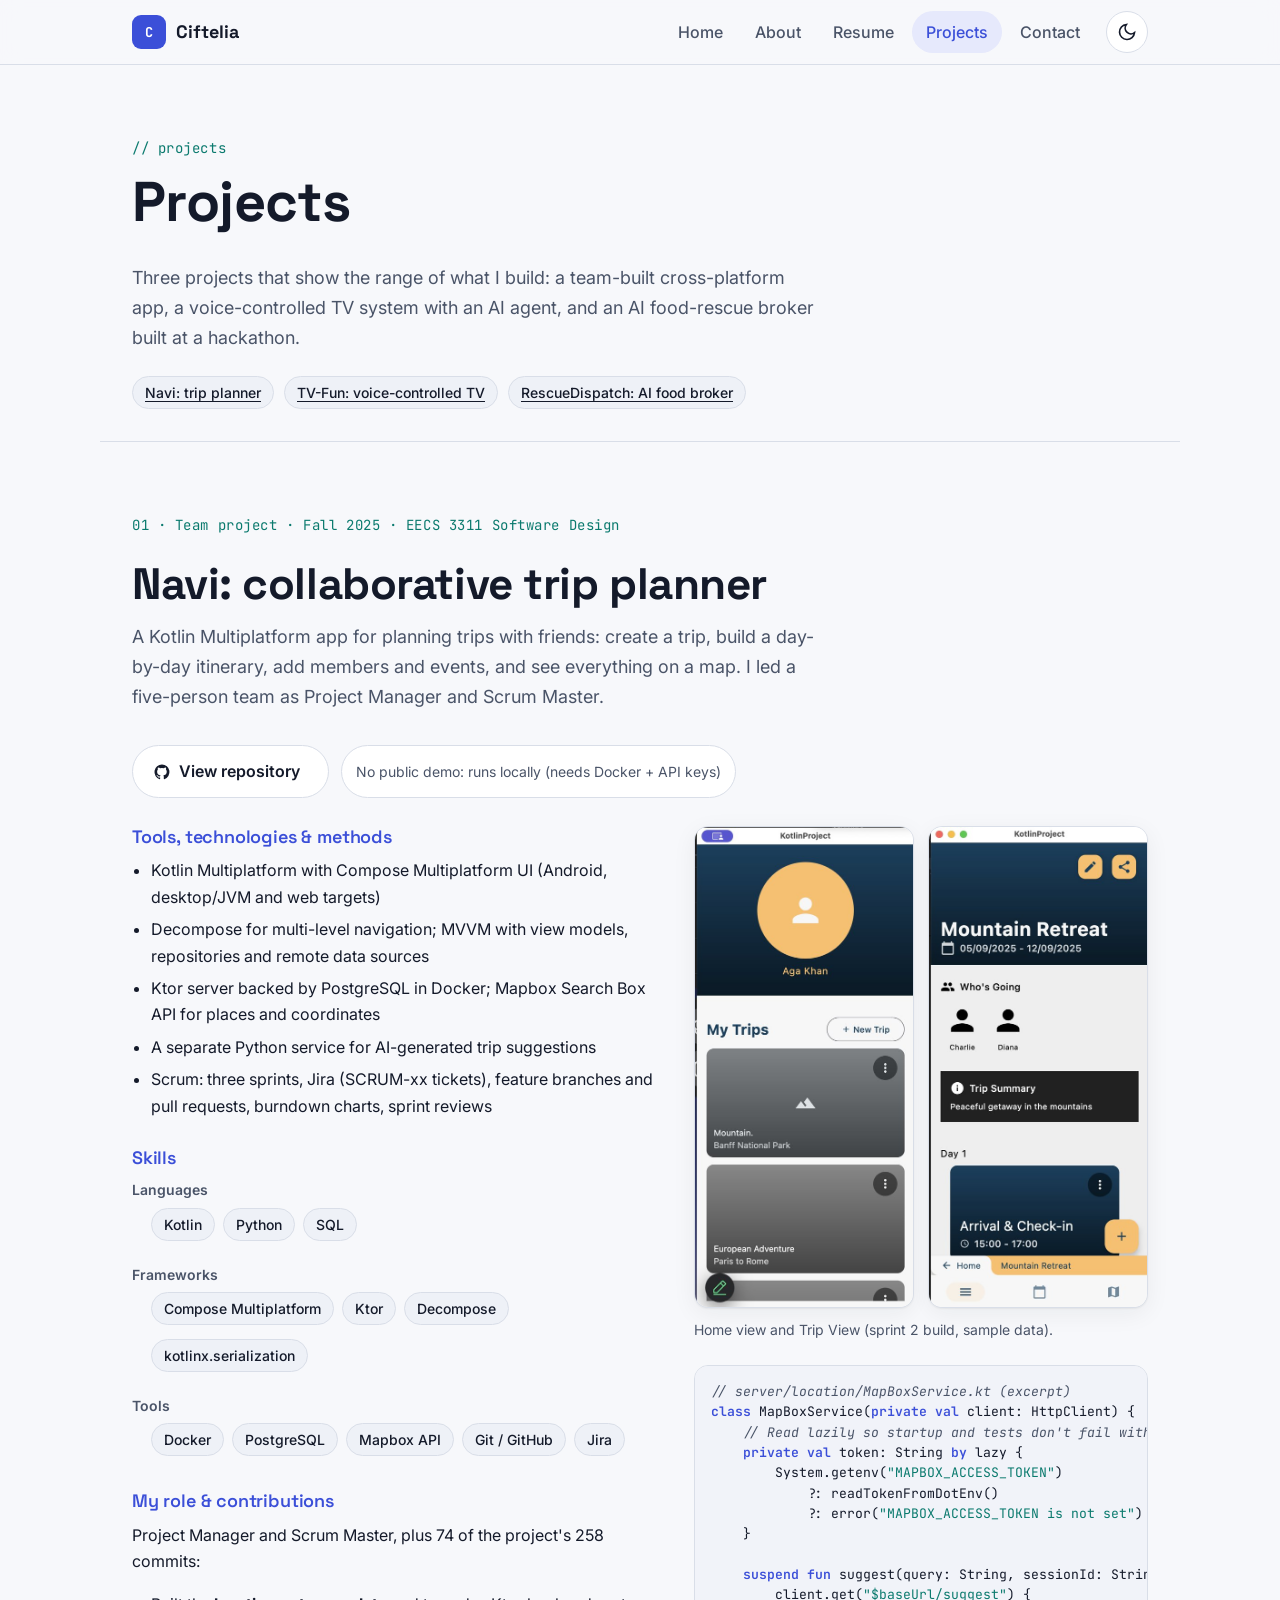
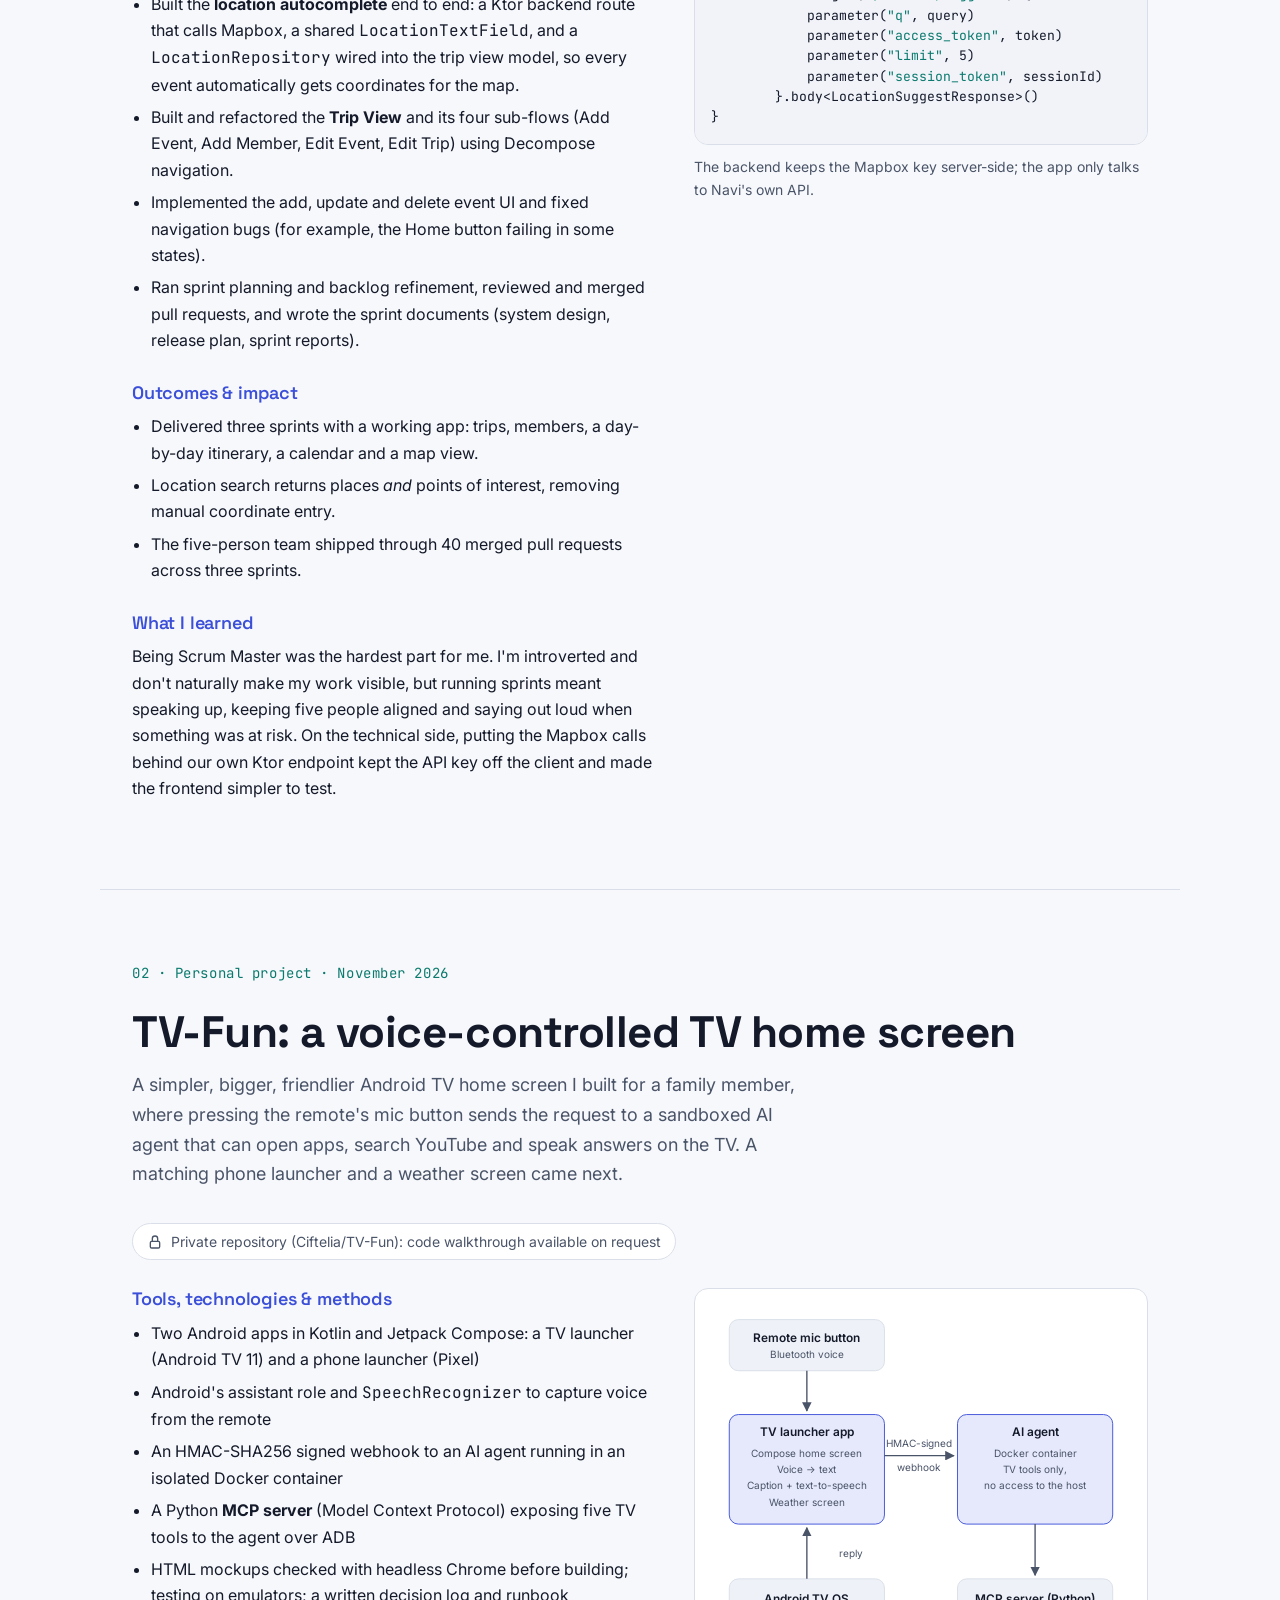
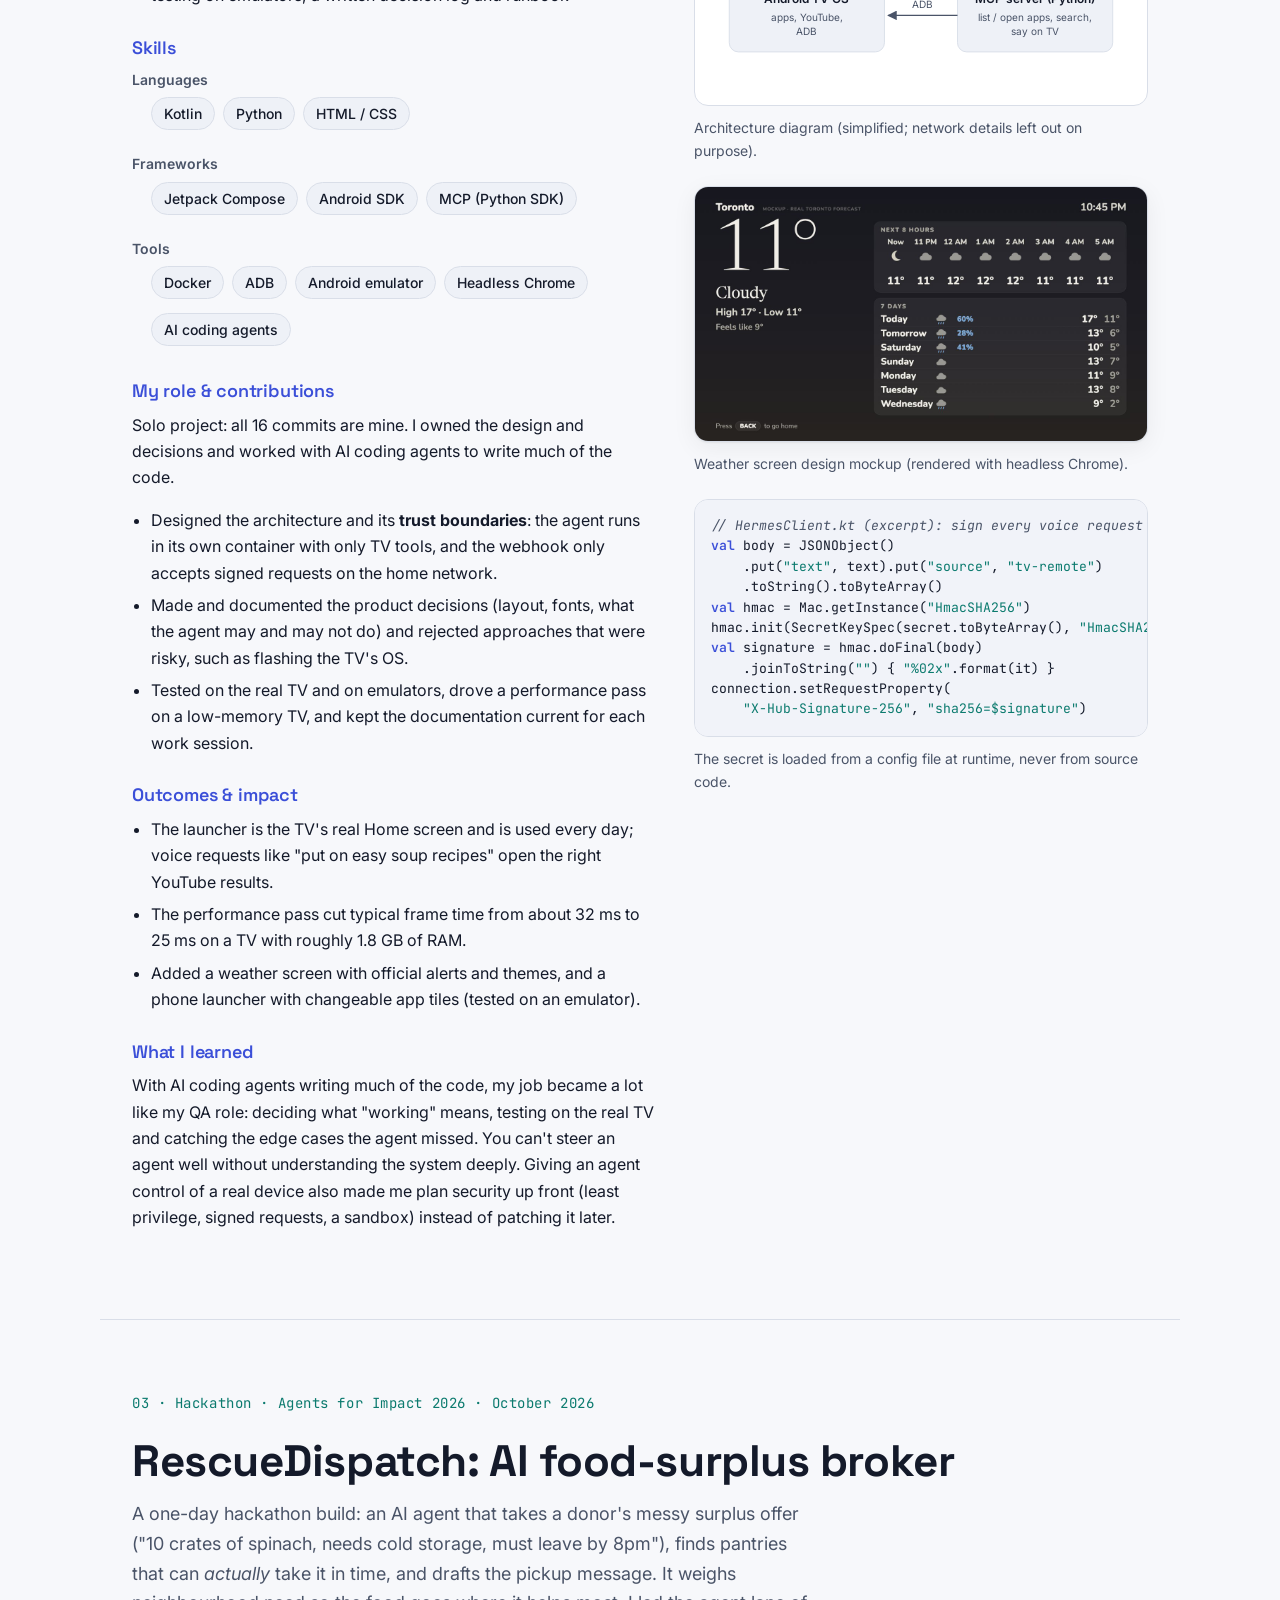
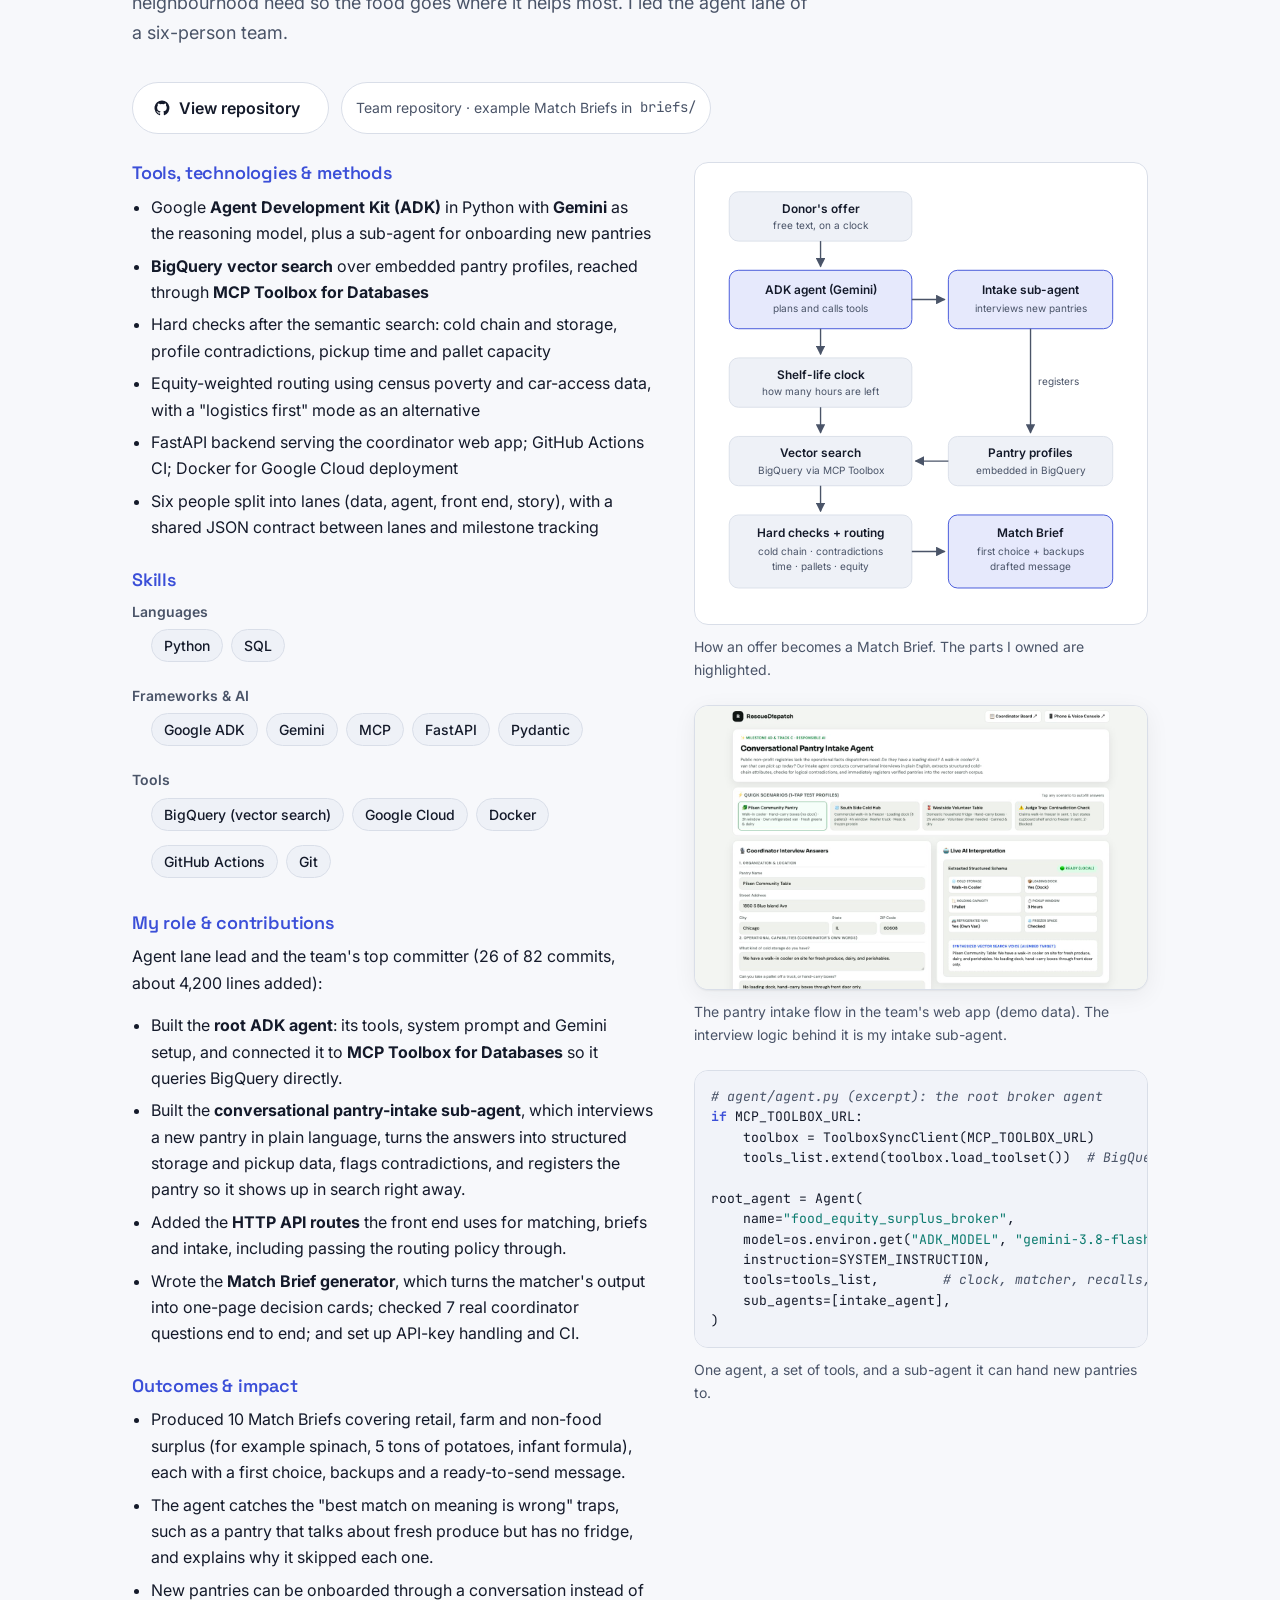
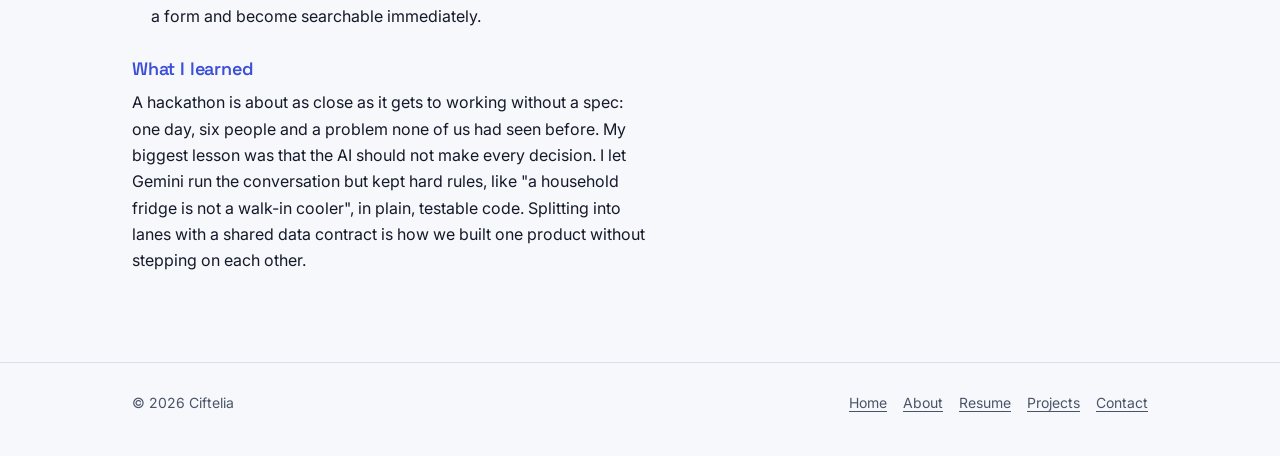
==== projects.html @ f3051b2e "Replace COOP 2100 page with new ePortfolio" ====
<!doctype html>
<html lang="en">
<head>
  <meta charset="utf-8">
  <meta name="viewport" content="width=device-width, initial-scale=1">
  <title>Projects | Ciftelia</title>
  <meta name="description" content="Three technical projects by Klodiana Kamberi: Navi, TV-Fun and RescueDispatch.">
  <script>try{var t=localStorage.getItem("theme");if(t)document.documentElement.setAttribute("data-theme",t);}catch(e){}</script>
  <link rel="preconnect" href="https://fonts.googleapis.com">
  <link rel="preconnect" href="https://fonts.gstatic.com" crossorigin>
  <link href="https://fonts.googleapis.com/css2?family=Inter:wght@400;500;600&family=JetBrains+Mono:wght@400;700&family=Space+Grotesk:wght@600;700&display=swap" rel="stylesheet">
  <link rel="stylesheet" href="css/styles.css">
  <link rel="icon" href="data:image/svg+xml,%3Csvg xmlns='http://www.w3.org/2000/svg' viewBox='0 0 32 32'%3E%3Crect width='32' height='32' rx='8' fill='%233b4fd8'/%3E%3Ctext x='16' y='21' text-anchor='middle' font-family='monospace' font-size='18' font-weight='700' fill='white'%3EC%3C/text%3E%3C/svg%3E">
</head>
<body>
  <a class="skip-link" href="#main">Skip to content</a>

  <header class="site-header">
    <nav class="container nav" aria-label="Main">
      <a class="brand" href="index.html"><span class="brand-mark" aria-hidden="true">C</span>Ciftelia</a>
      <ul class="nav-links" id="nav-links">
        <li><a href="index.html">Home</a></li>
        <li><a href="about.html">About</a></li>
        <li><a href="resume.html">Resume</a></li>
        <li><a href="projects.html" aria-current="page">Projects</a></li>
        <li><a href="contact.html">Contact</a></li>
      </ul>
      <button class="icon-btn theme-toggle" type="button" aria-label="Switch to dark mode" aria-pressed="false">
        <svg class="icon-moon" viewBox="0 0 24 24" fill="none" stroke="currentColor" stroke-width="2" aria-hidden="true"><path d="M21 12.8A9 9 0 1 1 11.2 3a7 7 0 0 0 9.8 9.8z"/></svg>
        <svg class="icon-sun" viewBox="0 0 24 24" fill="none" stroke="currentColor" stroke-width="2" aria-hidden="true"><circle cx="12" cy="12" r="4"/><path d="M12 2v2M12 20v2M4.9 4.9l1.4 1.4M17.7 17.7l1.4 1.4M2 12h2M20 12h2M4.9 19.1l1.4-1.4M17.7 6.3l1.4-1.4"/></svg>
      </button>
      <button class="icon-btn menu-toggle" type="button" aria-label="Open menu" aria-expanded="false" aria-controls="nav-links">
        <svg viewBox="0 0 24 24" fill="none" stroke="currentColor" stroke-width="2" aria-hidden="true"><path d="M4 7h16M4 12h16M4 17h16"/></svg>
      </button>
    </nav>
  </header>

  <main id="main">
    <section class="container page-head" aria-labelledby="projects-title">
      <p class="eyebrow">// projects</p>
      <h1 id="projects-title">Projects</h1>
      <p class="lead">
        Three projects that show the range of what I build: a team-built cross-platform app, a
        voice-controlled TV system with an AI agent, and an AI food-rescue broker built at a hackathon.
      </p>
      <ul class="toc" aria-label="Jump to a project">
        <li><a class="tag" href="#navi">Navi: trip planner</a></li>
        <li><a class="tag" href="#tv-fun">TV-Fun: voice-controlled TV</a></li>
        <li><a class="tag" href="#food-broker">RescueDispatch: AI food broker</a></li>
      </ul>
    </section>

    <!-- ===================== NAVI ===================== -->
    <article class="project container" id="navi" aria-labelledby="navi-title">
      <div class="project-head">
        <p class="eyebrow">01 · Team project · Fall 2025 · EECS 3311 Software Design</p>
        <h2 id="navi-title">Navi: collaborative trip planner</h2>
        <p class="lead">
          A Kotlin Multiplatform app for planning trips with friends: create a trip, build a
          day-by-day itinerary, add members and events, and see everything on a map. I led a
          five-person team as Project Manager and Scrum Master.
        </p>
        <div class="btn-row" style="margin-top:4px">
          <a class="btn btn-ghost" href="https://github.com/Ciftelia/Navi" target="_blank" rel="noopener">
            <svg viewBox="0 0 24 24" fill="currentColor" aria-hidden="true"><path d="M12 2a10 10 0 0 0-3.2 19.5c.5.1.7-.2.7-.5v-1.7c-2.8.6-3.4-1.3-3.4-1.3-.5-1.2-1.1-1.5-1.1-1.5-.9-.6.1-.6.1-.6 1 .1 1.5 1 1.5 1 .9 1.5 2.4 1.1 2.9.8.1-.6.4-1.1.6-1.3-2.2-.3-4.6-1.1-4.6-5a3.9 3.9 0 0 1 1-2.7c-.1-.2-.4-1.3.1-2.7 0 0 .8-.3 2.8 1a9.6 9.6 0 0 1 5 0c1.9-1.3 2.8-1 2.8-1 .5 1.4.2 2.5.1 2.7a3.9 3.9 0 0 1 1 2.7c0 3.9-2.3 4.7-4.6 5 .4.3.7.9.7 1.9V21c0 .3.2.6.7.5A10 10 0 0 0 12 2z"/></svg>
            View repository<span class="sr-only"> (opens in a new tab)</span>
          </a>
          <span class="privacy-note">No public demo: runs locally (needs Docker + API keys)</span>
        </div>
      </div>

      <div class="project-grid">
        <div class="detail">
          <h3>Tools, technologies &amp; methods</h3>
          <ul>
            <li>Kotlin Multiplatform with Compose Multiplatform UI (Android, desktop/JVM and web targets)</li>
            <li>Decompose for multi-level navigation; MVVM with view models, repositories and remote data sources</li>
            <li>Ktor server backed by PostgreSQL in Docker; Mapbox Search Box API for places and coordinates</li>
            <li>A separate Python service for AI-generated trip suggestions</li>
            <li>Scrum: three sprints, Jira (SCRUM-xx tickets), feature branches and pull requests, burndown charts, sprint reviews</li>
          </ul>

          <h3>Skills</h3>
          <div class="skill-group"><span>Languages</span>
            <ul class="tags"><li class="tag">Kotlin</li><li class="tag">Python</li><li class="tag">SQL</li></ul></div>
          <div class="skill-group"><span>Frameworks</span>
            <ul class="tags"><li class="tag">Compose Multiplatform</li><li class="tag">Ktor</li><li class="tag">Decompose</li><li class="tag">kotlinx.serialization</li></ul></div>
          <div class="skill-group"><span>Tools</span>
            <ul class="tags"><li class="tag">Docker</li><li class="tag">PostgreSQL</li><li class="tag">Mapbox API</li><li class="tag">Git / GitHub</li><li class="tag">Jira</li></ul></div>

          <h3>My role &amp; contributions</h3>
          <p>Project Manager and Scrum Master, plus 74 of the project's 258 commits:</p>
          <ul>
            <li>Built the <strong>location autocomplete</strong> end to end: a Ktor backend route that calls Mapbox, a shared <code>LocationTextField</code>, and a <code>LocationRepository</code> wired into the trip view model, so every event automatically gets coordinates for the map.</li>
            <li>Built and refactored the <strong>Trip View</strong> and its four sub-flows (Add Event, Add Member, Edit Event, Edit Trip) using Decompose navigation.</li>
            <li>Implemented the add, update and delete event UI and fixed navigation bugs (for example, the Home button failing in some states).</li>
            <li>Ran sprint planning and backlog refinement, reviewed and merged pull requests, and wrote the sprint documents (system design, release plan, sprint reports).</li>
          </ul>

          <h3>Outcomes &amp; impact</h3>
          <ul>
            <li>Delivered three sprints with a working app: trips, members, a day-by-day itinerary, a calendar and a map view.</li>
            <li>Location search returns places <em>and</em> points of interest, removing manual coordinate entry.</li>
            <li>The five-person team shipped through 40 merged pull requests across three sprints.</li>
          </ul>

          <h3>What I learned</h3>
          <p>
            Being Scrum Master was the hardest part for me. I'm introverted and don't naturally make my work visible, but running sprints meant speaking up, keeping five people aligned and saying out loud when something was at risk. On the technical side, putting the Mapbox calls behind our own Ktor endpoint kept the API key off the client and made the frontend simpler to test.
          </p>
        </div>

        <div>
          <figure>
            <div class="shots-pair">
              <img class="shot" src="assets/img/navi-home-view.jpg" width="480" height="1057" loading="lazy"
                   alt="Navi home screen with a profile header and a My Trips list of trip cards, plus a New Trip button">
              <img class="shot" src="assets/img/navi-trip-view.jpg" width="480" height="1057" loading="lazy"
                   alt="Navi trip view for a sample trip called Mountain Retreat, showing dates, who's going, a trip summary and Day 1 events">
            </div>
            <figcaption>Home view and Trip View (sprint 2 build, sample data).</figcaption>
          </figure>

          <figure>
<pre class="code" tabindex="0" aria-label="Kotlin code: Mapbox suggest call in the Ktor backend"><code><span class="c">// server/location/MapBoxService.kt (excerpt)</span>
<span class="k">class</span> MapBoxService(<span class="k">private val</span> client: HttpClient) {
    <span class="c">// Read lazily so startup and tests don't fail without a token</span>
    <span class="k">private val</span> token: String <span class="k">by</span> lazy {
        System.getenv(<span class="s">"MAPBOX_ACCESS_TOKEN"</span>)
            ?: readTokenFromDotEnv()
            ?: error(<span class="s">"MAPBOX_ACCESS_TOKEN is not set"</span>)
    }

    <span class="k">suspend fun</span> suggest(query: String, sessionId: String) =
        client.get(<span class="s">"$baseUrl/suggest"</span>) {
            parameter(<span class="s">"q"</span>, query)
            parameter(<span class="s">"access_token"</span>, token)
            parameter(<span class="s">"limit"</span>, 5)
            parameter(<span class="s">"session_token"</span>, sessionId)
        }.body&lt;LocationSuggestResponse&gt;()
}</code></pre>
            <figcaption>The backend keeps the Mapbox key server-side; the app only talks to Navi's own API.</figcaption>
          </figure>
        </div>
      </div>
    </article>

    <!-- ===================== TV-FUN ===================== -->
    <article class="project container" id="tv-fun" aria-labelledby="tv-title">
      <div class="project-head">
        <p class="eyebrow">02 · Personal project · November 2026</p>
        <h2 id="tv-title">TV-Fun: a voice-controlled TV home screen</h2>
        <p class="lead">
          A simpler, bigger, friendlier Android TV home screen I built for a family member, where
          pressing the remote's mic button sends the request to a sandboxed AI agent that can
          open apps, search YouTube and speak answers on the TV. A matching phone launcher and a
          weather screen came next.
        </p>
        <div class="btn-row" style="margin-top:4px">
          <span class="privacy-note">
            <svg viewBox="0 0 24 24" fill="none" stroke="currentColor" stroke-width="2" aria-hidden="true"><rect x="5" y="11" width="14" height="10" rx="2"/><path d="M8 11V7a4 4 0 0 1 8 0v4"/></svg>
            Private repository (Ciftelia/TV-Fun): code walkthrough available on request
          </span>
        </div>
      </div>

      <div class="project-grid">
        <div class="detail">
          <h3>Tools, technologies &amp; methods</h3>
          <ul>
            <li>Two Android apps in Kotlin and Jetpack Compose: a TV launcher (Android TV 11) and a phone launcher (Pixel)</li>
            <li>Android's assistant role and <code>SpeechRecognizer</code> to capture voice from the remote</li>
            <li>An HMAC-SHA256 signed webhook to an AI agent running in an isolated Docker container</li>
            <li>A Python <strong>MCP server</strong> (Model Context Protocol) exposing five TV tools to the agent over ADB</li>
            <li>HTML mockups checked with headless Chrome before building; testing on emulators; a written decision log and runbook</li>
          </ul>

          <h3>Skills</h3>
          <div class="skill-group"><span>Languages</span>
            <ul class="tags"><li class="tag">Kotlin</li><li class="tag">Python</li><li class="tag">HTML / CSS</li></ul></div>
          <div class="skill-group"><span>Frameworks</span>
            <ul class="tags"><li class="tag">Jetpack Compose</li><li class="tag">Android SDK</li><li class="tag">MCP (Python SDK)</li></ul></div>
          <div class="skill-group"><span>Tools</span>
            <ul class="tags"><li class="tag">Docker</li><li class="tag">ADB</li><li class="tag">Android emulator</li><li class="tag">Headless Chrome</li><li class="tag">AI coding agents</li></ul></div>

          <h3>My role &amp; contributions</h3>
          <p>Solo project: all 16 commits are mine. I owned the design and decisions and worked with AI coding agents to write much of the code.</p>
          <ul>
            <li>Designed the architecture and its <strong>trust boundaries</strong>: the agent runs in its own container with only TV tools, and the webhook only accepts signed requests on the home network.</li>
            <li>Made and documented the product decisions (layout, fonts, what the agent may and may not do) and rejected approaches that were risky, such as flashing the TV's OS.</li>
            <li>Tested on the real TV and on emulators, drove a performance pass on a low-memory TV, and kept the documentation current for each work session.</li>
          </ul>

          <h3>Outcomes &amp; impact</h3>
          <ul>
            <li>The launcher is the TV's real Home screen and is used every day; voice requests like "put on easy soup recipes" open the right YouTube results.</li>
            <li>The performance pass cut typical frame time from about 32 ms to 25 ms on a TV with roughly 1.8 GB of RAM.</li>
            <li>Added a weather screen with official alerts and themes, and a phone launcher with changeable app tiles (tested on an emulator).</li>
          </ul>

          <h3>What I learned</h3>
          <p>
            With AI coding agents writing much of the code, my job became a lot like my QA role: deciding what "working" means, testing on the real TV and catching the edge cases the agent missed. You can't steer an agent well without understanding the system deeply. Giving an agent control of a real device also made me plan security up front (least privilege, signed requests, a sandbox) instead of patching it later.
          </p>
        </div>

        <div>
          <figure>
            <div class="diagram">
              <svg viewBox="0 0 460 420" role="img" aria-labelledby="tv-diag-title tv-diag-desc">
                <title id="tv-diag-title">TV-Fun architecture</title>
                <desc id="tv-diag-desc">The remote's mic button opens the TV launcher's voice screen, which turns speech into text and sends it in a signed webhook to an AI agent in a Docker container. The agent calls MCP tools that control the TV over ADB, and can show a caption and speak a reply on the TV.</desc>
                <defs><marker id="arr-tv" viewBox="0 0 10 10" refX="9" refY="5" markerWidth="7" markerHeight="7" orient="auto-start-reverse"><path class="arrowhead" d="M0 0 10 5 0 10z"/></marker></defs>
                <rect class="box" x="20" y="16" width="170" height="56" rx="10"/>
                <text class="t" x="105" y="40" text-anchor="middle">Remote mic button</text>
                <text class="s" x="105" y="58" text-anchor="middle">Bluetooth voice</text>

                <rect class="box-accent" x="20" y="120" width="170" height="120" rx="10"/>
                <text class="t" x="105" y="144" text-anchor="middle">TV launcher app</text>
                <text class="s" x="105" y="166" text-anchor="middle">Compose home screen</text>
                <text class="s" x="105" y="184" text-anchor="middle">Voice → text</text>
                <text class="s" x="105" y="202" text-anchor="middle">Caption + text-to-speech</text>
                <text class="s" x="105" y="220" text-anchor="middle">Weather screen</text>

                <rect class="box-accent" x="270" y="120" width="170" height="120" rx="10"/>
                <text class="t" x="355" y="144" text-anchor="middle">AI agent</text>
                <text class="s" x="355" y="166" text-anchor="middle">Docker container</text>
                <text class="s" x="355" y="184" text-anchor="middle">TV tools only,</text>
                <text class="s" x="355" y="202" text-anchor="middle">no access to the host</text>

                <rect class="box" x="270" y="300" width="170" height="80" rx="10"/>
                <text class="t" x="355" y="326" text-anchor="middle">MCP server (Python)</text>
                <text class="s" x="355" y="346" text-anchor="middle">list / open apps, search,</text>
                <text class="s" x="355" y="362" text-anchor="middle">say on TV</text>

                <rect class="box" x="20" y="300" width="170" height="80" rx="10"/>
                <text class="t" x="105" y="326" text-anchor="middle">Android TV OS</text>
                <text class="s" x="105" y="346" text-anchor="middle">apps, YouTube,</text>
                <text class="s" x="105" y="362" text-anchor="middle">ADB</text>

                <path class="line" d="M105 72v44" marker-end="url(#arr-tv)"/>
                <path class="line" d="M190 165h76" marker-end="url(#arr-tv)"/>
                <text class="s" x="228" y="156" text-anchor="middle">HMAC-signed</text>
                <text class="s" x="228" y="182" text-anchor="middle">webhook</text>
                <path class="line" d="M355 240v56" marker-end="url(#arr-tv)"/>
                <path class="line" d="M270 340h-76" marker-end="url(#arr-tv)"/>
                <text class="s" x="232" y="332" text-anchor="middle">ADB</text>
                <path class="line" d="M105 300v-56" marker-end="url(#arr-tv)"/>
                <text class="s" x="140" y="276" text-anchor="start">reply</text>
              </svg>
            </div>
            <figcaption>Architecture diagram (simplified; network details left out on purpose).</figcaption>
          </figure>

          <figure>
            <img class="shot" src="assets/img/tvfun-weather-screen.jpg" width="1280" height="720" loading="lazy"
                 alt="TV weather screen mockup: large current temperature of 11 degrees and cloudy on the left, an 8-hour forecast and a 7-day forecast on the right">
            <figcaption>Weather screen design mockup (rendered with headless Chrome).</figcaption>
          </figure>

          <figure>
<pre class="code" tabindex="0" aria-label="Kotlin code: signing the webhook request with HMAC-SHA256"><code><span class="c">// HermesClient.kt (excerpt): sign every voice request</span>
<span class="k">val</span> body = JSONObject()
    .put(<span class="s">"text"</span>, text).put(<span class="s">"source"</span>, <span class="s">"tv-remote"</span>)
    .toString().toByteArray()
<span class="k">val</span> hmac = Mac.getInstance(<span class="s">"HmacSHA256"</span>)
hmac.init(SecretKeySpec(secret.toByteArray(), <span class="s">"HmacSHA256"</span>))
<span class="k">val</span> signature = hmac.doFinal(body)
    .joinToString(<span class="s">""</span>) { <span class="s">"%02x"</span>.format(it) }
connection.setRequestProperty(
    <span class="s">"X-Hub-Signature-256"</span>, <span class="s">"sha256=$signature"</span>)</code></pre>
            <figcaption>The secret is loaded from a config file at runtime, never from source code.</figcaption>
          </figure>
        </div>
      </div>
    </article>

    <!-- ===================== FOOD EQUITY BROKER ===================== -->
    <article class="project container" id="food-broker" aria-labelledby="food-title">
      <div class="project-head">
        <p class="eyebrow">03 · Hackathon · Agents for Impact 2026 · October 2026</p>
        <h2 id="food-title">RescueDispatch: AI food-surplus broker</h2>
        <p class="lead">
          A one-day hackathon build: an AI agent that takes a donor's messy surplus offer ("10
          crates of spinach, needs cold storage, must leave by 8pm"), finds pantries that can
          <em>actually</em> take it in time, and drafts the pickup message. It weighs neighbourhood
          need so the food goes where it helps most. I led the agent lane of a six-person team.
        </p>
        <div class="btn-row" style="margin-top:4px">
          <a class="btn btn-ghost" href="https://github.com/MarlonAEC/A4I2026-challenge-2-food-equity" target="_blank" rel="noopener">
            <svg viewBox="0 0 24 24" fill="currentColor" aria-hidden="true"><path d="M12 2a10 10 0 0 0-3.2 19.5c.5.1.7-.2.7-.5v-1.7c-2.8.6-3.4-1.3-3.4-1.3-.5-1.2-1.1-1.5-1.1-1.5-.9-.6.1-.6.1-.6 1 .1 1.5 1 1.5 1 .9 1.5 2.4 1.1 2.9.8.1-.6.4-1.1.6-1.3-2.2-.3-4.6-1.1-4.6-5a3.9 3.9 0 0 1 1-2.7c-.1-.2-.4-1.3.1-2.7 0 0 .8-.3 2.8 1a9.6 9.6 0 0 1 5 0c1.9-1.3 2.8-1 2.8-1 .5 1.4.2 2.5.1 2.7a3.9 3.9 0 0 1 1 2.7c0 3.9-2.3 4.7-4.6 5 .4.3.7.9.7 1.9V21c0 .3.2.6.7.5A10 10 0 0 0 12 2z"/></svg>
            View repository<span class="sr-only"> (opens in a new tab)</span>
          </a>
          <span class="privacy-note">Team repository · example Match Briefs in <code>briefs/</code></span>
        </div>
      </div>

      <div class="project-grid">
        <div class="detail">
          <h3>Tools, technologies &amp; methods</h3>
          <ul>
            <li>Google <strong>Agent Development Kit (ADK)</strong> in Python with <strong>Gemini</strong> as the reasoning model, plus a sub-agent for onboarding new pantries</li>
            <li><strong>BigQuery vector search</strong> over embedded pantry profiles, reached through <strong>MCP Toolbox for Databases</strong></li>
            <li>Hard checks after the semantic search: cold chain and storage, profile contradictions, pickup time and pallet capacity</li>
            <li>Equity-weighted routing using census poverty and car-access data, with a "logistics first" mode as an alternative</li>
            <li>FastAPI backend serving the coordinator web app; GitHub Actions CI; Docker for Google Cloud deployment</li>
            <li>Six people split into lanes (data, agent, front end, story), with a shared JSON contract between lanes and milestone tracking</li>
          </ul>

          <h3>Skills</h3>
          <div class="skill-group"><span>Languages</span>
            <ul class="tags"><li class="tag">Python</li><li class="tag">SQL</li></ul></div>
          <div class="skill-group"><span>Frameworks &amp; AI</span>
            <ul class="tags"><li class="tag">Google ADK</li><li class="tag">Gemini</li><li class="tag">MCP</li><li class="tag">FastAPI</li><li class="tag">Pydantic</li></ul></div>
          <div class="skill-group"><span>Tools</span>
            <ul class="tags"><li class="tag">BigQuery (vector search)</li><li class="tag">Google Cloud</li><li class="tag">Docker</li><li class="tag">GitHub Actions</li><li class="tag">Git</li></ul></div>

          <h3>My role &amp; contributions</h3>
          <p>Agent lane lead and the team's top committer (26 of 82 commits, about 4,200 lines added):</p>
          <ul>
            <li>Built the <strong>root ADK agent</strong>: its tools, system prompt and Gemini setup, and connected it to <strong>MCP Toolbox for Databases</strong> so it queries BigQuery directly.</li>
            <li>Built the <strong>conversational pantry-intake sub-agent</strong>, which interviews a new pantry in plain language, turns the answers into structured storage and pickup data, flags contradictions, and registers the pantry so it shows up in search right away.</li>
            <li>Added the <strong>HTTP API routes</strong> the front end uses for matching, briefs and intake, including passing the routing policy through.</li>
            <li>Wrote the <strong>Match Brief generator</strong>, which turns the matcher's output into one-page decision cards; checked 7 real coordinator questions end to end; and set up API-key handling and CI.</li>
          </ul>

          <h3>Outcomes &amp; impact</h3>
          <ul>
            <li>Produced 10 Match Briefs covering retail, farm and non-food surplus (for example spinach, 5 tons of potatoes, infant formula), each with a first choice, backups and a ready-to-send message.</li>
            <li>The agent catches the "best match on meaning is wrong" traps, such as a pantry that talks about fresh produce but has no fridge, and explains why it skipped each one.</li>
            <li>New pantries can be onboarded through a conversation instead of a form and become searchable immediately.</li>
          </ul>

          <h3>What I learned</h3>
          <p>
            A hackathon is about as close as it gets to working without a spec: one day, six people and a problem none of us had seen before. My biggest lesson was that the AI should not make every decision. I let Gemini run the conversation but kept hard rules, like "a household fridge is not a walk-in cooler", in plain, testable code. Splitting into lanes with a shared data contract is how we built one product without stepping on each other.
          </p>
        </div>

        <div>
          <figure>
            <div class="diagram">
              <svg viewBox="0 0 460 470" role="img" aria-labelledby="food-diag-title food-diag-desc">
                <title id="food-diag-title">RescueDispatch matching pipeline</title>
                <desc id="food-diag-desc">A donor's surplus offer goes to the ADK agent running Gemini. The agent checks the shelf-life clock, runs a BigQuery vector search through MCP Toolbox, applies hard checks for storage, contradictions, time and capacity, then ranks with equity-weighted routing and produces a Match Brief with a drafted message. A separate intake sub-agent interviews new pantries and adds them to the searchable data.</desc>
                <defs><marker id="arr-food" viewBox="0 0 10 10" refX="9" refY="5" markerWidth="7" markerHeight="7" orient="auto-start-reverse"><path class="arrowhead" d="M0 0 10 5 0 10z"/></marker></defs>

                <rect class="box" x="20" y="14" width="200" height="54" rx="10"/>
                <text class="t" x="120" y="37" text-anchor="middle">Donor's offer</text>
                <text class="s" x="120" y="55" text-anchor="middle">free text, on a clock</text>

                <rect class="box-accent" x="20" y="100" width="200" height="64" rx="10"/>
                <text class="t" x="120" y="126" text-anchor="middle">ADK agent (Gemini)</text>
                <text class="s" x="120" y="146" text-anchor="middle">plans and calls tools</text>

                <rect class="box" x="20" y="196" width="200" height="54" rx="10"/>
                <text class="t" x="120" y="219" text-anchor="middle">Shelf-life clock</text>
                <text class="s" x="120" y="237" text-anchor="middle">how many hours are left</text>

                <rect class="box" x="20" y="282" width="200" height="54" rx="10"/>
                <text class="t" x="120" y="305" text-anchor="middle">Vector search</text>
                <text class="s" x="120" y="323" text-anchor="middle">BigQuery via MCP Toolbox</text>

                <rect class="box" x="20" y="368" width="200" height="80" rx="10"/>
                <text class="t" x="120" y="392" text-anchor="middle">Hard checks + routing</text>
                <text class="s" x="120" y="412" text-anchor="middle">cold chain · contradictions</text>
                <text class="s" x="120" y="428" text-anchor="middle">time · pallets · equity</text>

                <rect class="box-accent" x="260" y="368" width="180" height="80" rx="10"/>
                <text class="t" x="350" y="392" text-anchor="middle">Match Brief</text>
                <text class="s" x="350" y="412" text-anchor="middle">first choice + backups</text>
                <text class="s" x="350" y="428" text-anchor="middle">drafted message</text>

                <rect class="box-accent" x="260" y="100" width="180" height="64" rx="10"/>
                <text class="t" x="350" y="126" text-anchor="middle">Intake sub-agent</text>
                <text class="s" x="350" y="146" text-anchor="middle">interviews new pantries</text>

                <rect class="box" x="260" y="282" width="180" height="54" rx="10"/>
                <text class="t" x="350" y="305" text-anchor="middle">Pantry profiles</text>
                <text class="s" x="350" y="323" text-anchor="middle">embedded in BigQuery</text>

                <path class="line" d="M120 68v28" marker-end="url(#arr-food)"/>
                <path class="line" d="M120 164v28" marker-end="url(#arr-food)"/>
                <path class="line" d="M120 250v28" marker-end="url(#arr-food)"/>
                <path class="line" d="M120 336v28" marker-end="url(#arr-food)"/>
                <path class="line" d="M220 408h36" marker-end="url(#arr-food)"/>
                <path class="line" d="M220 132h36" marker-end="url(#arr-food)"/>
                <path class="line" d="M350 164v114" marker-end="url(#arr-food)"/>
                <text class="s" x="358" y="226" text-anchor="start">registers</text>
                <path class="line" d="M260 309h-36" marker-end="url(#arr-food)"/>
              </svg>
            </div>
            <figcaption>How an offer becomes a Match Brief. The parts I owned are highlighted.</figcaption>
          </figure>

          <figure>
            <img class="shot" src="assets/img/food-intake-agent.jpg" width="1280" height="800" loading="lazy"
                 alt="RescueDispatch pantry intake screen: coordinator interview answers on the left and the agent's live structured interpretation on the right, showing cold storage, loading dock, capacity, pickup window and refrigerated van">
            <figcaption>The pantry intake flow in the team's web app (demo data). The interview logic behind it is my intake sub-agent.</figcaption>
          </figure>

          <figure>
<pre class="code" tabindex="0" aria-label="Python code: defining the root ADK agent with tools, MCP Toolbox and the intake sub-agent"><code><span class="c"># agent/agent.py (excerpt): the root broker agent</span>
<span class="k">if</span> MCP_TOOLBOX_URL:
    toolbox = ToolboxSyncClient(MCP_TOOLBOX_URL)
    tools_list.extend(toolbox.load_toolset())  <span class="c"># BigQuery tools</span>

root_agent = Agent(
    name=<span class="s">"food_equity_surplus_broker"</span>,
    model=os.environ.get(<span class="s">"ADK_MODEL"</span>, <span class="s">"gemini-3.8-flash"</span>),
    instruction=SYSTEM_INSTRUCTION,
    tools=tools_list,        <span class="c"># clock, matcher, recalls, traffic, audit</span>
    sub_agents=[intake_agent],
)</code></pre>
            <figcaption>One agent, a set of tools, and a sub-agent it can hand new pantries to.</figcaption>
          </figure>
        </div>
      </div>
    </article>
  </main>

  <footer class="site-footer">
    <div class="container">
      <p>&copy; <span id="year">2026</span> Ciftelia</p>
      <nav aria-label="Footer">
        <ul>
          <li><a href="index.html">Home</a></li>
          <li><a href="about.html">About</a></li>
          <li><a href="resume.html">Resume</a></li>
          <li><a href="projects.html">Projects</a></li>
          <li><a href="contact.html">Contact</a></li>
        </ul>
      </nav>
    </div>
  </footer>
  <script src="js/main.js"></script>
</body>
</html>
---- css/styles.css ----
/* =========================================================
   Klodiana Kamberi — ePortfolio
   One theme, one font pairing, one type scale for every page.
   Fonts: Space Grotesk (headings) + Inter (body) + JetBrains Mono (code)
   ========================================================= */

/* ---------- Design tokens: light ---------- */
:root {
  --bg: #f7f8fb;
  --surface: #ffffff;
  --surface-2: #eef1f7;
  --text: #141a2a;
  --text-muted: #4a5468;
  --border: #d9dee8;
  --accent: #3b4fd8;          /* indigo, 6.3:1 on white */
  --accent-strong: #2a3bb3;
  --accent-soft: #e6e9fc;
  --accent-contrast: #ffffff;
  --teal: #0b7a6e;
  --code-bg: #f1f3f9;
  --draft-bg: #fff4d6;
  --draft-border: #c98a00;
  --draft-text: #5c3d00;
  --shadow: 0 1px 2px rgba(20, 26, 42, 0.06), 0 6px 24px rgba(20, 26, 42, 0.06);

  --font-head: "Space Grotesk", system-ui, sans-serif;
  --font-body: "Inter", system-ui, -apple-system, "Segoe UI", sans-serif;
  --font-mono: "JetBrains Mono", ui-monospace, SFMono-Regular, Menlo, monospace;

  /* Type scale (1.25 ratio) */
  --fs-sm: 0.875rem;
  --fs-base: 1rem;
  --fs-md: 1.125rem;
  --fs-lg: 1.375rem;
  --fs-xl: 1.75rem;
  --fs-2xl: clamp(2rem, 4.5vw, 2.75rem);
  --fs-3xl: clamp(2.25rem, 6vw, 3.5rem);

  --radius: 14px;
  --radius-sm: 8px;
  --max: 1080px;
  --gutter: 16px;

  color-scheme: light;
}

/* ---------- Design tokens: dark ---------- */
@media (prefers-color-scheme: dark) {
  :root:not([data-theme="light"]) {
    --bg: #0d111c;
    --surface: #151b2b;
    --surface-2: #1c2438;
    --text: #e9edf6;
    --text-muted: #a9b3c7;
    --border: #2a3450;
    --accent: #8d9bff;
    --accent-strong: #aab5ff;
    --accent-soft: #1f2750;
    --accent-contrast: #0d111c;
    --teal: #4fd1bf;
    --code-bg: #10162a;
    --draft-bg: #33280c;
    --draft-border: #e0a82e;
    --draft-text: #ffe2a3;
    --shadow: 0 1px 2px rgba(0, 0, 0, 0.4), 0 8px 28px rgba(0, 0, 0, 0.35);
    color-scheme: dark;
  }
}
:root[data-theme="dark"] {
  --bg: #0d111c;
  --surface: #151b2b;
  --surface-2: #1c2438;
  --text: #e9edf6;
  --text-muted: #a9b3c7;
  --border: #2a3450;
  --accent: #8d9bff;
  --accent-strong: #aab5ff;
  --accent-soft: #1f2750;
  --accent-contrast: #0d111c;
  --teal: #4fd1bf;
  --code-bg: #10162a;
  --draft-bg: #33280c;
  --draft-border: #e0a82e;
  --draft-text: #ffe2a3;
  --shadow: 0 1px 2px rgba(0, 0, 0, 0.4), 0 8px 28px rgba(0, 0, 0, 0.35);
  color-scheme: dark;
}

/* ---------- Base ---------- */
*, *::before, *::after { box-sizing: border-box; }
html { -webkit-text-size-adjust: 100%; scroll-behavior: smooth; }
@media (prefers-reduced-motion: reduce) { html { scroll-behavior: auto; } * { transition: none !important; } }

body {
  margin: 0;
  background: var(--bg);
  color: var(--text);
  font-family: var(--font-body);
  font-size: var(--fs-base);
  line-height: 1.65;
  overflow-x: hidden;
}

h1, h2, h3, h4 {
  font-family: var(--font-head);
  line-height: 1.2;
  letter-spacing: -0.01em;
  margin: 0 0 0.5em;
  color: var(--text);
}
h1 { font-size: var(--fs-3xl); font-weight: 700; }
h2 { font-size: var(--fs-2xl); font-weight: 700; }
h3 { font-size: var(--fs-xl); font-weight: 600; }
h4 { font-size: var(--fs-md); font-weight: 600; }
p { margin: 0 0 1em; }
a { color: var(--accent); text-underline-offset: 3px; }
a:hover { color: var(--accent-strong); }
img { max-width: 100%; height: auto; display: block; }
code, pre { font-family: var(--font-mono); }
:focus-visible { outline: 3px solid var(--accent); outline-offset: 3px; border-radius: 4px; }

.skip-link {
  position: absolute; left: -999px; top: 8px;
  background: var(--accent); color: var(--accent-contrast);
  padding: 8px 14px; border-radius: var(--radius-sm); z-index: 100;
}
.skip-link:focus { left: 8px; }

.container { width: 100%; max-width: var(--max); margin: 0 auto; padding: 0 var(--gutter); }
@media (min-width: 720px) { :root { --gutter: 32px; } }

.eyebrow {
  font-family: var(--font-mono);
  font-size: var(--fs-sm);
  color: var(--teal);
  letter-spacing: 0.04em;
  margin: 0 0 0.5rem;
}
.lead { font-size: var(--fs-md); color: var(--text-muted); max-width: 62ch; }
.muted { color: var(--text-muted); }

/* ---------- Header / menu bar ---------- */
.site-header {
  position: sticky; top: 0; z-index: 50;
  background: color-mix(in srgb, var(--bg) 88%, transparent);
  backdrop-filter: saturate(160%) blur(10px);
  -webkit-backdrop-filter: saturate(160%) blur(10px);
  border-bottom: 1px solid var(--border);
}
.nav { display: flex; align-items: center; gap: 12px; min-height: 64px; }
.brand {
  font-family: var(--font-head); font-weight: 700; font-size: var(--fs-md);
  color: var(--text); text-decoration: none; margin-right: auto;
  display: flex; align-items: center; gap: 10px;
}
.brand-mark {
  display: inline-grid; place-items: center;
  width: 34px; height: 34px; border-radius: 9px;
  background: var(--accent); color: var(--accent-contrast);
  font-family: var(--font-mono); font-size: 0.85rem; font-weight: 700;
}
.nav-links { list-style: none; display: flex; gap: 4px; margin: 0; padding: 0; }
.nav-links a {
  display: block; padding: 8px 14px; border-radius: 999px;
  color: var(--text-muted); text-decoration: none; font-weight: 500; font-size: var(--fs-base);
}
.nav-links a:hover { color: var(--text); background: var(--surface-2); }
.nav-links a[aria-current="page"] { color: var(--accent); background: var(--accent-soft); }

.icon-btn {
  display: inline-grid; place-items: center;
  width: 42px; height: 42px; border-radius: 999px;
  border: 1px solid var(--border); background: var(--surface); color: var(--text);
  cursor: pointer; padding: 0;
}
.icon-btn:hover { border-color: var(--accent); }
.icon-btn svg { width: 20px; height: 20px; }
.theme-toggle .icon-sun { display: none; }
:root[data-theme="dark"] .theme-toggle .icon-sun { display: block; }
:root[data-theme="dark"] .theme-toggle .icon-moon { display: none; }

.menu-toggle { display: none; }

@media (max-width: 719px) {
  .menu-toggle { display: inline-grid; }
  .nav-links {
    position: absolute; left: 0; right: 0; top: 100%;
    flex-direction: column; gap: 0;
    background: var(--surface); border-bottom: 1px solid var(--border);
    padding: 8px var(--gutter) 16px; box-shadow: var(--shadow);
    display: none;
  }
  .nav-links.open { display: flex; }
  .nav-links a { border-radius: var(--radius-sm); padding: 12px 14px; }
}

/* ---------- Sections ---------- */
main { display: block; }
/* padding-block only, so .container keeps its side gutters */
.section { padding-block: 56px; }
.section + .section { border-top: 1px solid var(--border); }
.page-head { padding-block: 56px 24px; }
@media (min-width: 720px) { .section { padding-block: 80px; } .page-head { padding-block: 72px 32px; } }

/* ---------- Cards ---------- */
.card {
  background: var(--surface);
  border: 1px solid var(--border);
  border-radius: var(--radius);
  padding: 24px;
  box-shadow: var(--shadow);
}
.grid-2 { display: grid; gap: 20px; }
.grid-3 { display: grid; gap: 20px; }
@media (min-width: 720px) {
  .grid-2 { grid-template-columns: repeat(2, 1fr); }
  .grid-3 { grid-template-columns: repeat(3, 1fr); }
}
.card h3 { font-size: var(--fs-lg); }
.card-icon {
  width: 40px; height: 40px; border-radius: 10px;
  display: grid; place-items: center;
  background: var(--accent-soft); color: var(--accent); margin-bottom: 14px;
}
.card-icon svg { width: 22px; height: 22px; }

/* ---------- Buttons ---------- */
.btn {
  display: inline-flex; align-items: center; gap: 8px;
  padding: 12px 20px; border-radius: 999px;
  font-weight: 600; font-size: var(--fs-base); text-decoration: none;
  border: 1px solid transparent; cursor: pointer;
}
.btn svg { width: 18px; height: 18px; }
.btn-primary { background: var(--accent); color: var(--accent-contrast); }
.btn-primary:hover { background: var(--accent-strong); color: var(--accent-contrast); }
.btn-ghost { border-color: var(--border); color: var(--text); background: var(--surface); }
.btn-ghost:hover { border-color: var(--accent); color: var(--accent); }
.btn-row { display: flex; flex-wrap: wrap; gap: 12px; margin-top: 24px; }

/* ---------- Home hero ---------- */
.hero { display: grid; gap: 32px; align-items: center; padding-block: 56px; }
.hero > div { max-width: 760px; }
@media (min-width: 860px) { .hero { padding-block: 80px; } }
.hero h1 span { color: var(--accent); }
.about-intro { display: grid; gap: 28px; align-items: start; }
@media (min-width: 720px) { .about-intro { grid-template-columns: 220px 1fr; gap: 40px; } }
.about-intro p { max-width: 65ch; }
.about-photo {
  width: 100%; max-width: 220px; aspect-ratio: 4 / 5; object-fit: cover; object-position: 50% 25%;
  border-radius: var(--radius); border: 1px solid var(--border);
}
.facts { list-style: none; padding: 0; margin: 24px 0 0; display: flex; flex-wrap: wrap; gap: 8px; }

/* ---------- Tags ---------- */
.tag {
  display: inline-block; padding: 4px 12px; border-radius: 999px;
  background: var(--surface-2); color: var(--text); border: 1px solid var(--border);
  font-size: var(--fs-sm); font-weight: 500;
}
.tags { list-style: none; padding: 0; margin: 0; display: flex; flex-wrap: wrap; gap: 8px; }

/* ---------- Video ---------- */
.about-video { max-width: 640px; margin-top: 20px; }
.video-frame {
  position: relative; aspect-ratio: 16 / 9; width: 100%;
  border-radius: var(--radius); overflow: hidden;
  border: 1px solid var(--border); background: var(--surface-2);
}
.video-frame iframe, .video-frame video { position: absolute; inset: 0; width: 100%; height: 100%; border: 0; background: #000; }
.video-placeholder {
  position: absolute; inset: 0; display: grid; place-items: center; text-align: center;
  padding: 24px; color: var(--text-muted);
  background: repeating-linear-gradient(135deg, var(--surface-2) 0 14px, var(--surface) 14px 28px);
}
.video-placeholder strong { display: block; color: var(--text); font-size: var(--fs-lg); font-family: var(--font-head); }

/* ---------- Draft / placeholder markers ---------- */
.draft {
  border: 2px dashed var(--draft-border);
  background: var(--draft-bg);
  color: var(--draft-text);
  border-radius: var(--radius-sm);
  padding: 14px 16px;
}
.draft-label {
  display: inline-block; font-family: var(--font-mono); font-size: 0.8rem; font-weight: 700;
  background: var(--draft-border); color: #1a1200; padding: 2px 8px; border-radius: 4px; margin-bottom: 6px;
}
.draft p:last-child { margin-bottom: 0; }

/* ---------- Resume ---------- */
.pdf-frame {
  width: 100%; height: 80vh; min-height: 520px;
  border: 1px solid var(--border); border-radius: var(--radius);
  background: var(--surface-2);
}
/* Phones can't reliably show embedded PDFs: show page images instead */
.resume-pages { display: none; gap: 16px; }
.resume-pages img { border: 1px solid var(--border); border-radius: var(--radius-sm); background: #fff; }
@media (max-width: 719px) {
  .pdf-frame { display: none; }
  .resume-pages { display: grid; }
}

/* ---------- Projects ---------- */
.toc { list-style: none; padding: 0; margin: 24px 0 0; display: flex; flex-wrap: wrap; gap: 10px; }
.project { padding-block: 56px; border-top: 1px solid var(--border); scroll-margin-top: 80px; }
@media (min-width: 720px) { .project { padding-block: 72px; } }
.project-head { display: grid; gap: 12px; margin-bottom: 28px; }
.project-head h2 { margin-bottom: 0; }
.privacy-note {
  display: inline-flex; align-items: center; gap: 8px;
  font-size: var(--fs-sm); color: var(--text-muted);
  border: 1px solid var(--border); border-radius: 999px; padding: 6px 14px; background: var(--surface);
}
.privacy-note svg { width: 16px; height: 16px; }
.project-grid { display: grid; gap: 24px; }
.project-grid > *, .grid-2 > *, .grid-3 > * { min-width: 0; }
@media (min-width: 900px) { .project-grid { grid-template-columns: 1.15fr 1fr; gap: 40px; } }
.detail h3 { font-size: var(--fs-md); margin: 28px 0 10px; color: var(--accent); font-family: var(--font-head); }
.detail h3:first-child { margin-top: 0; }
.detail ul { padding-left: 1.2em; margin: 0 0 1em; }
.detail li { margin-bottom: 6px; }
.skill-group { margin-bottom: 10px; }
.skill-group > span { display: block; font-size: var(--fs-sm); color: var(--text-muted); margin-bottom: 6px; font-weight: 600; }

figure { margin: 0 0 24px; }
figcaption { font-size: var(--fs-sm); color: var(--text-muted); margin-top: 10px; }
.shot {
  border-radius: var(--radius); border: 1px solid var(--border);
  box-shadow: var(--shadow); background: var(--surface-2);
}
.shots-pair { display: grid; grid-template-columns: 1fr 1fr; gap: 14px; }
.diagram { background: var(--surface); border: 1px solid var(--border); border-radius: var(--radius); padding: 16px; }
.diagram svg { width: 100%; height: auto; display: block; }
.diagram .box { fill: var(--surface-2); stroke: var(--border); }
.diagram .box-accent { fill: var(--accent-soft); stroke: var(--accent); }
.diagram .t { fill: var(--text); font-family: var(--font-body); font-size: 13px; font-weight: 600; }
.diagram .s { fill: var(--text-muted); font-family: var(--font-body); font-size: 11px; }
.diagram .line { stroke: var(--text-muted); stroke-width: 1.5; fill: none; }
.diagram .arrowhead { fill: var(--text-muted); }

pre.code {
  background: var(--code-bg); border: 1px solid var(--border); border-radius: var(--radius);
  padding: 16px; overflow-x: auto; font-size: 0.82rem; line-height: 1.55; margin: 0; color: var(--text);
  max-width: 100%;
}
pre.code .c { color: var(--text-muted); font-style: italic; }
pre.code .k { color: var(--accent); font-weight: 600; }
pre.code .s { color: var(--teal); }

/* ---------- Contact ---------- */
.contact-card { max-width: 560px; }
.email-link {
  font-family: var(--font-mono); font-size: clamp(1rem, 3.6vw, 1.25rem);
  word-break: break-all;
}

/* ---------- Footer ---------- */
.site-footer { border-top: 1px solid var(--border); padding: 28px 0; color: var(--text-muted); font-size: var(--fs-sm); }
.site-footer .container { display: flex; flex-wrap: wrap; gap: 8px 24px; justify-content: space-between; }
.site-footer nav ul { list-style: none; display: flex; flex-wrap: wrap; gap: 16px; padding: 0; margin: 0; }
.site-footer a { color: var(--text-muted); }
.site-footer a:hover { color: var(--accent); }

.sr-only {
  position: absolute; width: 1px; height: 1px; padding: 0; margin: -1px;
  overflow: hidden; clip: rect(0, 0, 0, 0); white-space: nowrap; border: 0;
}
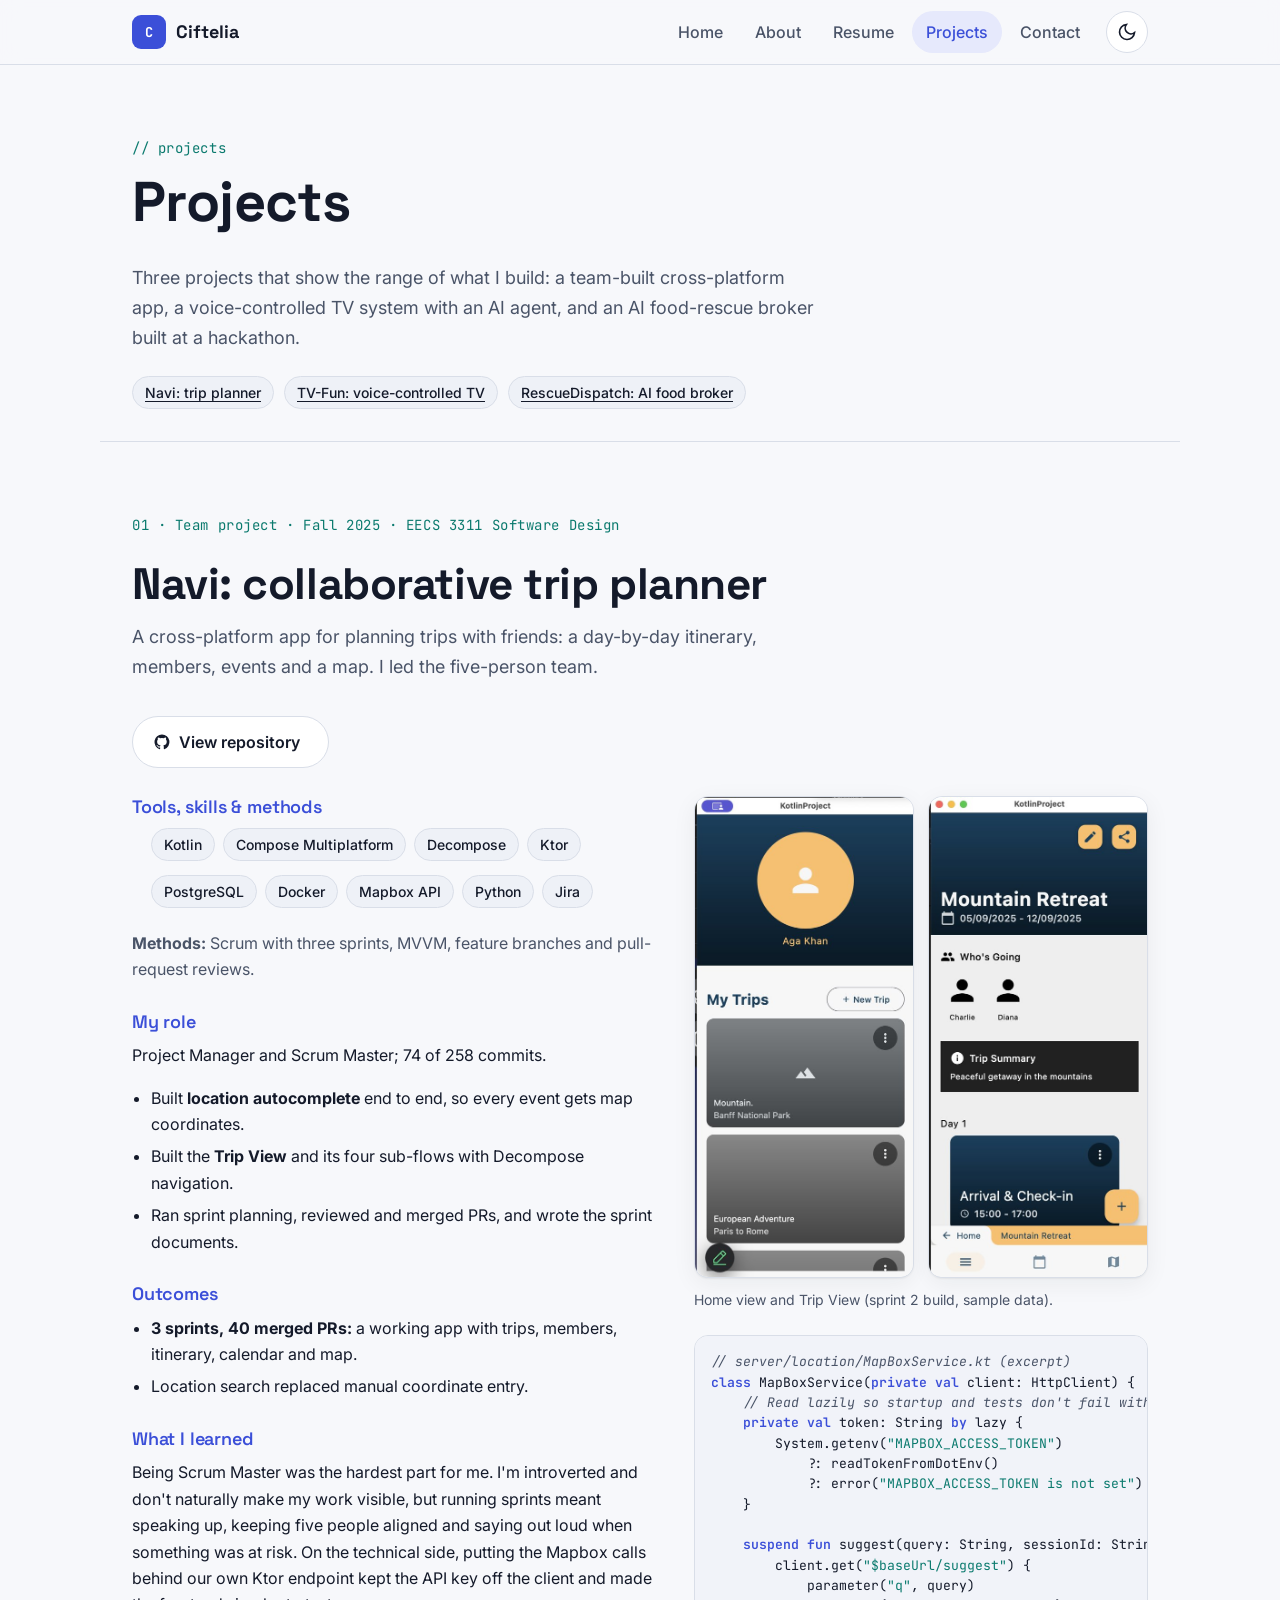
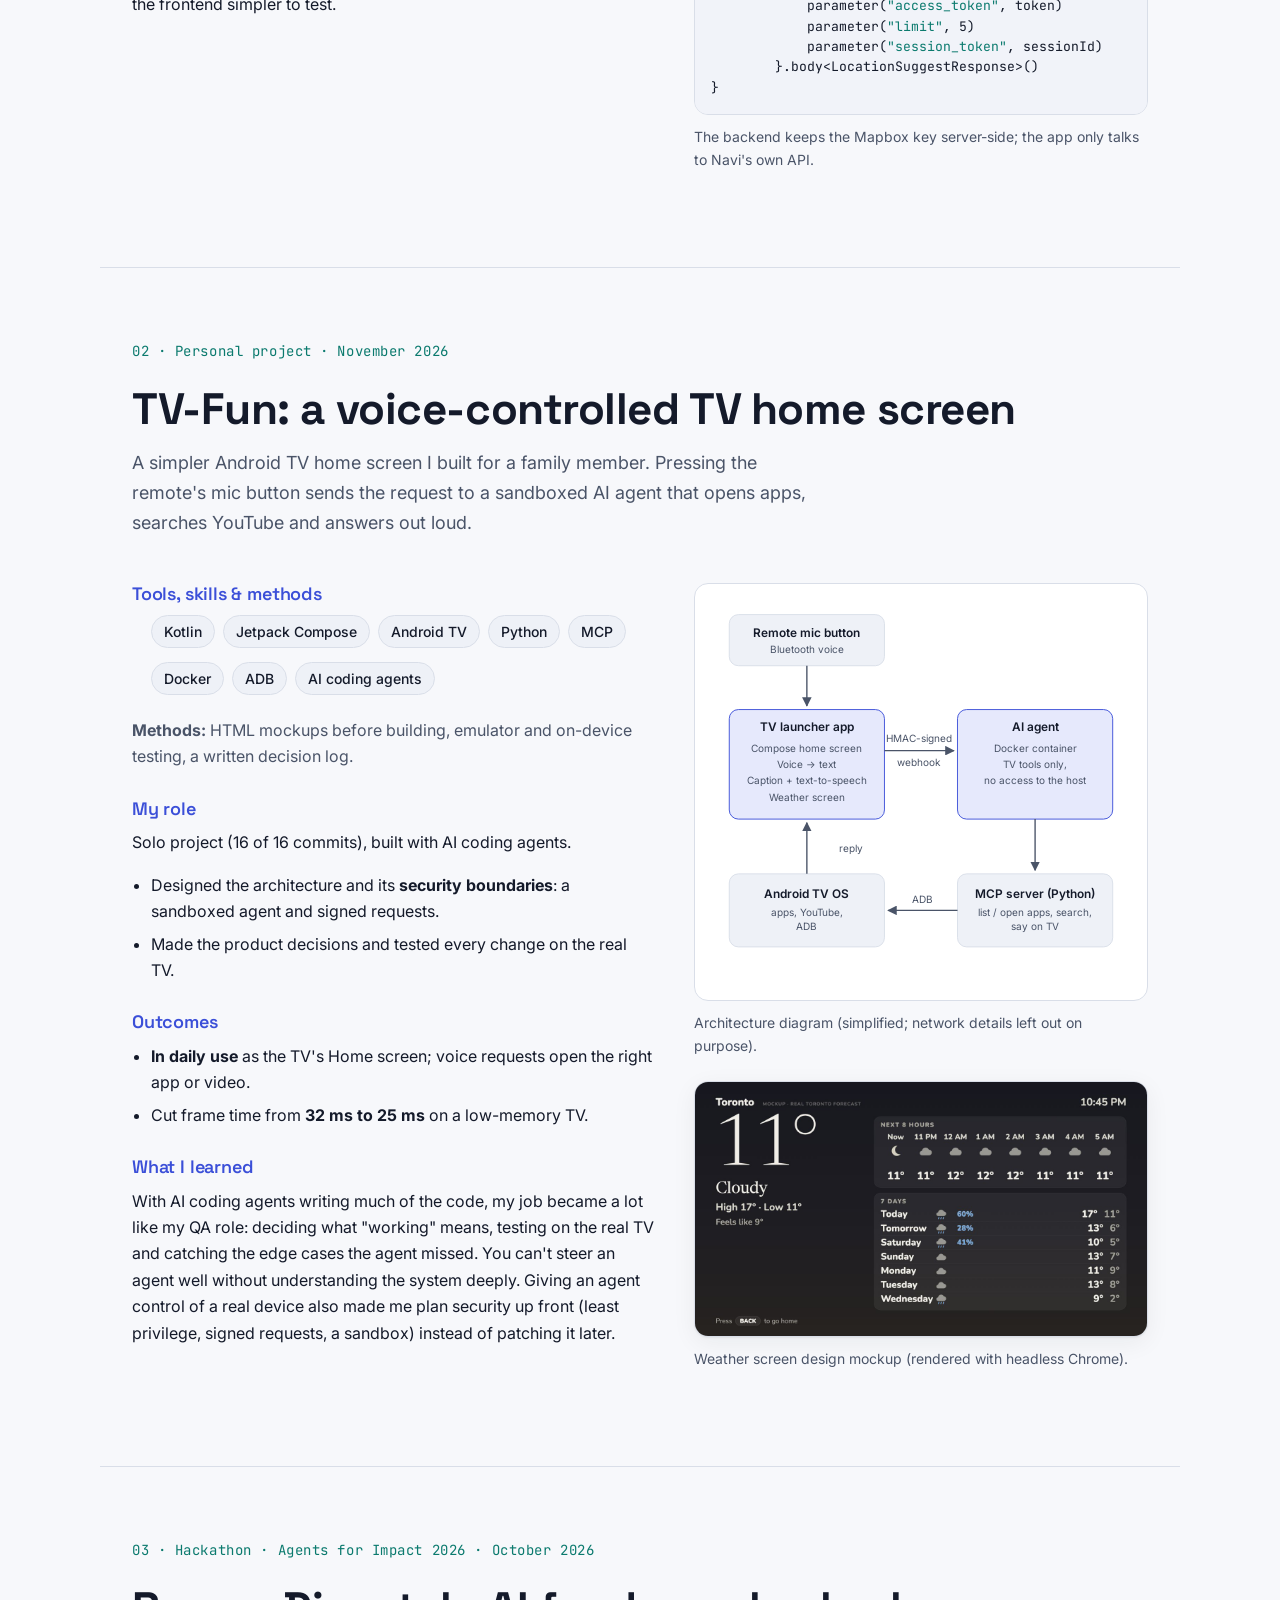
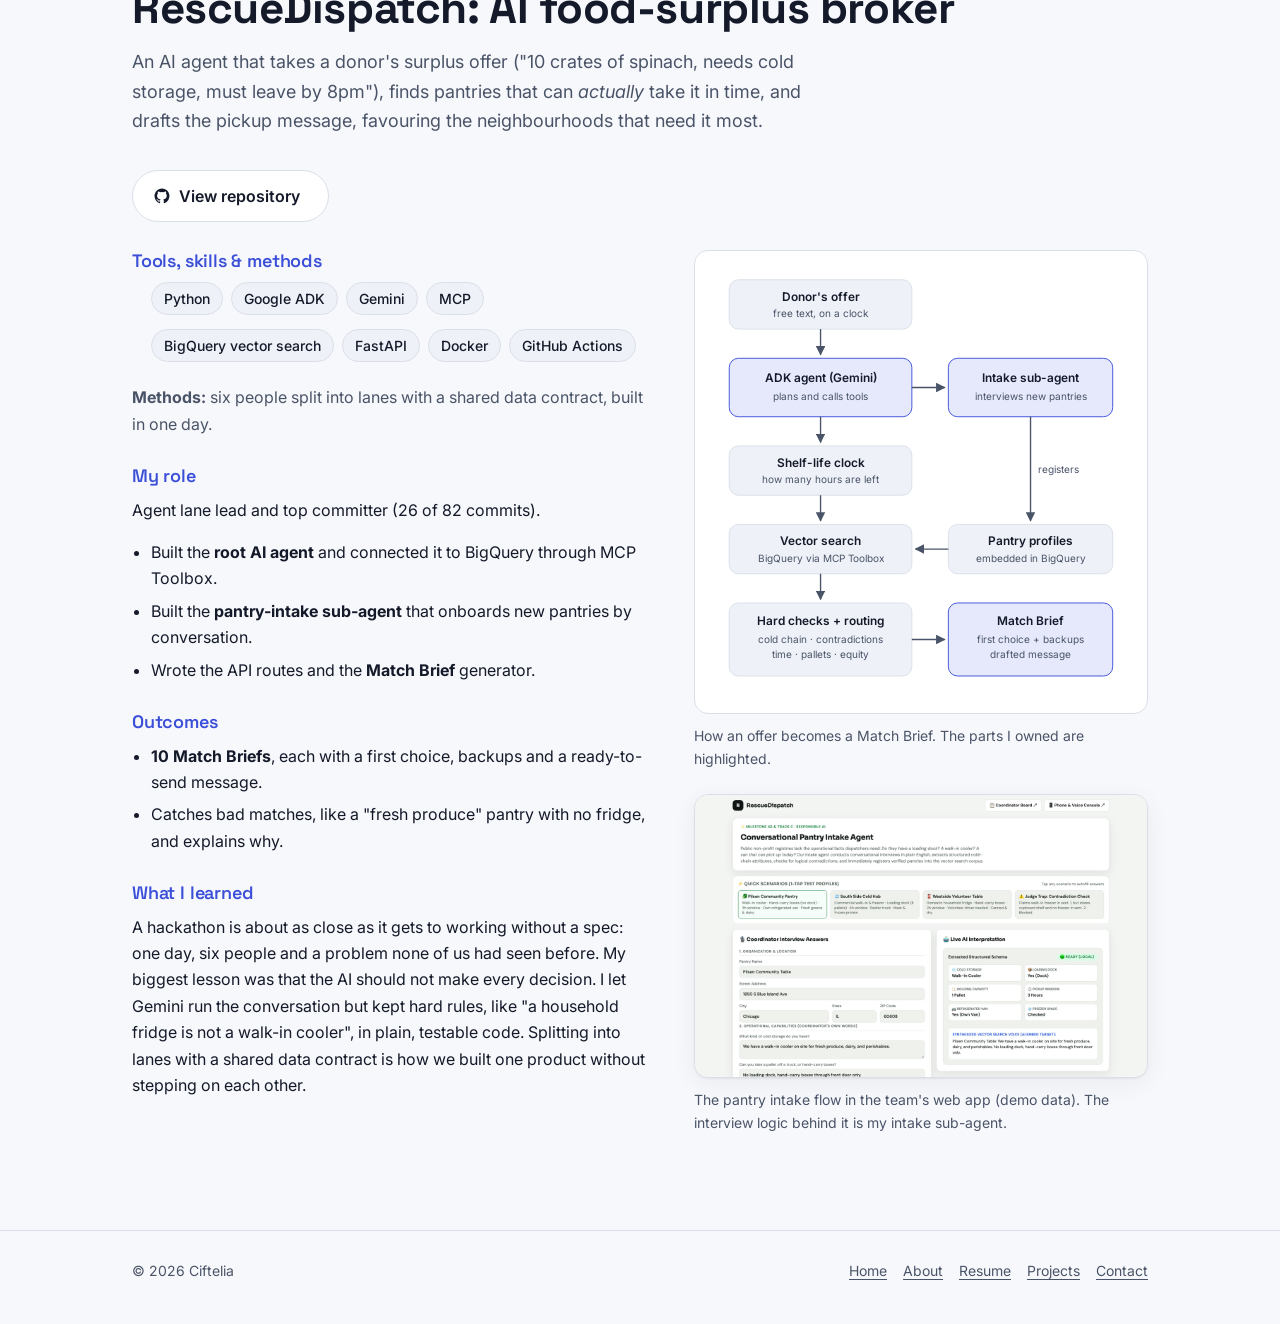
==== commit 44f298f3: "Shorten project sections" ====
--- a/projects.html
+++ b/projects.html
@@ -56,53 +56,37 @@
         <p class="eyebrow">01 · Team project · Fall 2025 · EECS 3311 Software Design</p>
         <h2 id="navi-title">Navi: collaborative trip planner</h2>
         <p class="lead">
-          A Kotlin Multiplatform app for planning trips with friends: create a trip, build a
-          day-by-day itinerary, add members and events, and see everything on a map. I led a
-          five-person team as Project Manager and Scrum Master.
+          A cross-platform app for planning trips with friends: a day-by-day itinerary, members,
+          events and a map. I led the five-person team.
         </p>
         <div class="btn-row" style="margin-top:4px">
           <a class="btn btn-ghost" href="https://github.com/Ciftelia/Navi" target="_blank" rel="noopener">
             <svg viewBox="0 0 24 24" fill="currentColor" aria-hidden="true"><path d="M12 2a10 10 0 0 0-3.2 19.5c.5.1.7-.2.7-.5v-1.7c-2.8.6-3.4-1.3-3.4-1.3-.5-1.2-1.1-1.5-1.1-1.5-.9-.6.1-.6.1-.6 1 .1 1.5 1 1.5 1 .9 1.5 2.4 1.1 2.9.8.1-.6.4-1.1.6-1.3-2.2-.3-4.6-1.1-4.6-5a3.9 3.9 0 0 1 1-2.7c-.1-.2-.4-1.3.1-2.7 0 0 .8-.3 2.8 1a9.6 9.6 0 0 1 5 0c1.9-1.3 2.8-1 2.8-1 .5 1.4.2 2.5.1 2.7a3.9 3.9 0 0 1 1 2.7c0 3.9-2.3 4.7-4.6 5 .4.3.7.9.7 1.9V21c0 .3.2.6.7.5A10 10 0 0 0 12 2z"/></svg>
             View repository<span class="sr-only"> (opens in a new tab)</span>
           </a>
-          <span class="privacy-note">No public demo: runs locally (needs Docker + API keys)</span>
         </div>
       </div>
 
       <div class="project-grid">
         <div class="detail">
-          <h3>Tools, technologies &amp; methods</h3>
-          <ul>
-            <li>Kotlin Multiplatform with Compose Multiplatform UI (Android, desktop/JVM and web targets)</li>
-            <li>Decompose for multi-level navigation; MVVM with view models, repositories and remote data sources</li>
-            <li>Ktor server backed by PostgreSQL in Docker; Mapbox Search Box API for places and coordinates</li>
-            <li>A separate Python service for AI-generated trip suggestions</li>
-            <li>Scrum: three sprints, Jira (SCRUM-xx tickets), feature branches and pull requests, burndown charts, sprint reviews</li>
-          </ul>
-
-          <h3>Skills</h3>
-          <div class="skill-group"><span>Languages</span>
-            <ul class="tags"><li class="tag">Kotlin</li><li class="tag">Python</li><li class="tag">SQL</li></ul></div>
-          <div class="skill-group"><span>Frameworks</span>
-            <ul class="tags"><li class="tag">Compose Multiplatform</li><li class="tag">Ktor</li><li class="tag">Decompose</li><li class="tag">kotlinx.serialization</li></ul></div>
-          <div class="skill-group"><span>Tools</span>
-            <ul class="tags"><li class="tag">Docker</li><li class="tag">PostgreSQL</li><li class="tag">Mapbox API</li><li class="tag">Git / GitHub</li><li class="tag">Jira</li></ul></div>
-
-          <h3>My role &amp; contributions</h3>
-          <p>Project Manager and Scrum Master, plus 74 of the project's 258 commits:</p>
-          <ul>
-            <li>Built the <strong>location autocomplete</strong> end to end: a Ktor backend route that calls Mapbox, a shared <code>LocationTextField</code>, and a <code>LocationRepository</code> wired into the trip view model, so every event automatically gets coordinates for the map.</li>
-            <li>Built and refactored the <strong>Trip View</strong> and its four sub-flows (Add Event, Add Member, Edit Event, Edit Trip) using Decompose navigation.</li>
-            <li>Implemented the add, update and delete event UI and fixed navigation bugs (for example, the Home button failing in some states).</li>
-            <li>Ran sprint planning and backlog refinement, reviewed and merged pull requests, and wrote the sprint documents (system design, release plan, sprint reports).</li>
-          </ul>
-
-          <h3>Outcomes &amp; impact</h3>
-          <ul>
-            <li>Delivered three sprints with a working app: trips, members, a day-by-day itinerary, a calendar and a map view.</li>
-            <li>Location search returns places <em>and</em> points of interest, removing manual coordinate entry.</li>
-            <li>The five-person team shipped through 40 merged pull requests across three sprints.</li>
-          </ul>
+          <h3>Tools, skills &amp; methods</h3>
+          <ul class="tags"><li class="tag">Kotlin</li><li class="tag">Compose Multiplatform</li><li class="tag">Decompose</li><li class="tag">Ktor</li><li class="tag">PostgreSQL</li><li class="tag">Docker</li><li class="tag">Mapbox API</li><li class="tag">Python</li><li class="tag">Jira</li></ul>
+          <p class="methods"><strong>Methods:</strong> Scrum with three sprints, MVVM, feature branches and pull-request reviews.</p>
+
+          <h3>My role</h3>
+          <p>Project Manager and Scrum Master; 74 of 258 commits.</p>
+          <ul>
+            <li>Built <strong>location autocomplete</strong> end to end, so every event gets map coordinates.</li>
+            <li>Built the <strong>Trip View</strong> and its four sub-flows with Decompose navigation.</li>
+            <li>Ran sprint planning, reviewed and merged PRs, and wrote the sprint documents.</li>
+          </ul>
+
+          <h3>Outcomes</h3>
+          <ul>
+            <li><strong>3 sprints, 40 merged PRs:</strong> a working app with trips, members, itinerary, calendar and map.</li>
+            <li>Location search replaced manual coordinate entry.</li>
+          </ul>
+
 
           <h3>What I learned</h3>
           <p>
@@ -151,52 +135,31 @@
         <p class="eyebrow">02 · Personal project · November 2026</p>
         <h2 id="tv-title">TV-Fun: a voice-controlled TV home screen</h2>
         <p class="lead">
-          A simpler, bigger, friendlier Android TV home screen I built for a family member, where
-          pressing the remote's mic button sends the request to a sandboxed AI agent that can
-          open apps, search YouTube and speak answers on the TV. A matching phone launcher and a
-          weather screen came next.
+          A simpler Android TV home screen I built for a family member. Pressing the remote's mic
+          button sends the request to a sandboxed AI agent that opens apps, searches YouTube and
+          answers out loud.
         </p>
-        <div class="btn-row" style="margin-top:4px">
-          <span class="privacy-note">
-            <svg viewBox="0 0 24 24" fill="none" stroke="currentColor" stroke-width="2" aria-hidden="true"><rect x="5" y="11" width="14" height="10" rx="2"/><path d="M8 11V7a4 4 0 0 1 8 0v4"/></svg>
-            Private repository (Ciftelia/TV-Fun): code walkthrough available on request
-          </span>
-        </div>
       </div>
 
       <div class="project-grid">
         <div class="detail">
-          <h3>Tools, technologies &amp; methods</h3>
-          <ul>
-            <li>Two Android apps in Kotlin and Jetpack Compose: a TV launcher (Android TV 11) and a phone launcher (Pixel)</li>
-            <li>Android's assistant role and <code>SpeechRecognizer</code> to capture voice from the remote</li>
-            <li>An HMAC-SHA256 signed webhook to an AI agent running in an isolated Docker container</li>
-            <li>A Python <strong>MCP server</strong> (Model Context Protocol) exposing five TV tools to the agent over ADB</li>
-            <li>HTML mockups checked with headless Chrome before building; testing on emulators; a written decision log and runbook</li>
-          </ul>
-
-          <h3>Skills</h3>
-          <div class="skill-group"><span>Languages</span>
-            <ul class="tags"><li class="tag">Kotlin</li><li class="tag">Python</li><li class="tag">HTML / CSS</li></ul></div>
-          <div class="skill-group"><span>Frameworks</span>
-            <ul class="tags"><li class="tag">Jetpack Compose</li><li class="tag">Android SDK</li><li class="tag">MCP (Python SDK)</li></ul></div>
-          <div class="skill-group"><span>Tools</span>
-            <ul class="tags"><li class="tag">Docker</li><li class="tag">ADB</li><li class="tag">Android emulator</li><li class="tag">Headless Chrome</li><li class="tag">AI coding agents</li></ul></div>
-
-          <h3>My role &amp; contributions</h3>
-          <p>Solo project: all 16 commits are mine. I owned the design and decisions and worked with AI coding agents to write much of the code.</p>
-          <ul>
-            <li>Designed the architecture and its <strong>trust boundaries</strong>: the agent runs in its own container with only TV tools, and the webhook only accepts signed requests on the home network.</li>
-            <li>Made and documented the product decisions (layout, fonts, what the agent may and may not do) and rejected approaches that were risky, such as flashing the TV's OS.</li>
-            <li>Tested on the real TV and on emulators, drove a performance pass on a low-memory TV, and kept the documentation current for each work session.</li>
-          </ul>
-
-          <h3>Outcomes &amp; impact</h3>
-          <ul>
-            <li>The launcher is the TV's real Home screen and is used every day; voice requests like "put on easy soup recipes" open the right YouTube results.</li>
-            <li>The performance pass cut typical frame time from about 32 ms to 25 ms on a TV with roughly 1.8 GB of RAM.</li>
-            <li>Added a weather screen with official alerts and themes, and a phone launcher with changeable app tiles (tested on an emulator).</li>
-          </ul>
+          <h3>Tools, skills &amp; methods</h3>
+          <ul class="tags"><li class="tag">Kotlin</li><li class="tag">Jetpack Compose</li><li class="tag">Android TV</li><li class="tag">Python</li><li class="tag">MCP</li><li class="tag">Docker</li><li class="tag">ADB</li><li class="tag">AI coding agents</li></ul>
+          <p class="methods"><strong>Methods:</strong> HTML mockups before building, emulator and on-device testing, a written decision log.</p>
+
+          <h3>My role</h3>
+          <p>Solo project (16 of 16 commits), built with AI coding agents.</p>
+          <ul>
+            <li>Designed the architecture and its <strong>security boundaries</strong>: a sandboxed agent and signed requests.</li>
+            <li>Made the product decisions and tested every change on the real TV.</li>
+          </ul>
+
+          <h3>Outcomes</h3>
+          <ul>
+            <li><strong>In daily use</strong> as the TV's Home screen; voice requests open the right app or video.</li>
+            <li>Cut frame time from <strong>32 ms to 25 ms</strong> on a low-memory TV.</li>
+          </ul>
+
 
           <h3>What I learned</h3>
           <p>
@@ -257,20 +220,6 @@
                  alt="TV weather screen mockup: large current temperature of 11 degrees and cloudy on the left, an 8-hour forecast and a 7-day forecast on the right">
             <figcaption>Weather screen design mockup (rendered with headless Chrome).</figcaption>
           </figure>
-
-          <figure>
-<pre class="code" tabindex="0" aria-label="Kotlin code: signing the webhook request with HMAC-SHA256"><code><span class="c">// HermesClient.kt (excerpt): sign every voice request</span>
-<span class="k">val</span> body = JSONObject()
-    .put(<span class="s">"text"</span>, text).put(<span class="s">"source"</span>, <span class="s">"tv-remote"</span>)
-    .toString().toByteArray()
-<span class="k">val</span> hmac = Mac.getInstance(<span class="s">"HmacSHA256"</span>)
-hmac.init(SecretKeySpec(secret.toByteArray(), <span class="s">"HmacSHA256"</span>))
-<span class="k">val</span> signature = hmac.doFinal(body)
-    .joinToString(<span class="s">""</span>) { <span class="s">"%02x"</span>.format(it) }
-connection.setRequestProperty(
-    <span class="s">"X-Hub-Signature-256"</span>, <span class="s">"sha256=$signature"</span>)</code></pre>
-            <figcaption>The secret is loaded from a config file at runtime, never from source code.</figcaption>
-          </figure>
         </div>
       </div>
     </article>
@@ -281,55 +230,38 @@
         <p class="eyebrow">03 · Hackathon · Agents for Impact 2026 · October 2026</p>
         <h2 id="food-title">RescueDispatch: AI food-surplus broker</h2>
         <p class="lead">
-          A one-day hackathon build: an AI agent that takes a donor's messy surplus offer ("10
-          crates of spinach, needs cold storage, must leave by 8pm"), finds pantries that can
-          <em>actually</em> take it in time, and drafts the pickup message. It weighs neighbourhood
-          need so the food goes where it helps most. I led the agent lane of a six-person team.
+          An AI agent that takes a donor's surplus offer ("10 crates of spinach, needs cold storage,
+          must leave by 8pm"), finds pantries that can <em>actually</em> take it in time, and drafts
+          the pickup message, favouring the neighbourhoods that need it most.
         </p>
         <div class="btn-row" style="margin-top:4px">
           <a class="btn btn-ghost" href="https://github.com/MarlonAEC/A4I2026-challenge-2-food-equity" target="_blank" rel="noopener">
             <svg viewBox="0 0 24 24" fill="currentColor" aria-hidden="true"><path d="M12 2a10 10 0 0 0-3.2 19.5c.5.1.7-.2.7-.5v-1.7c-2.8.6-3.4-1.3-3.4-1.3-.5-1.2-1.1-1.5-1.1-1.5-.9-.6.1-.6.1-.6 1 .1 1.5 1 1.5 1 .9 1.5 2.4 1.1 2.9.8.1-.6.4-1.1.6-1.3-2.2-.3-4.6-1.1-4.6-5a3.9 3.9 0 0 1 1-2.7c-.1-.2-.4-1.3.1-2.7 0 0 .8-.3 2.8 1a9.6 9.6 0 0 1 5 0c1.9-1.3 2.8-1 2.8-1 .5 1.4.2 2.5.1 2.7a3.9 3.9 0 0 1 1 2.7c0 3.9-2.3 4.7-4.6 5 .4.3.7.9.7 1.9V21c0 .3.2.6.7.5A10 10 0 0 0 12 2z"/></svg>
             View repository<span class="sr-only"> (opens in a new tab)</span>
           </a>
-          <span class="privacy-note">Team repository · example Match Briefs in <code>briefs/</code></span>
         </div>
       </div>
 
       <div class="project-grid">
         <div class="detail">
-          <h3>Tools, technologies &amp; methods</h3>
-          <ul>
-            <li>Google <strong>Agent Development Kit (ADK)</strong> in Python with <strong>Gemini</strong> as the reasoning model, plus a sub-agent for onboarding new pantries</li>
-            <li><strong>BigQuery vector search</strong> over embedded pantry profiles, reached through <strong>MCP Toolbox for Databases</strong></li>
-            <li>Hard checks after the semantic search: cold chain and storage, profile contradictions, pickup time and pallet capacity</li>
-            <li>Equity-weighted routing using census poverty and car-access data, with a "logistics first" mode as an alternative</li>
-            <li>FastAPI backend serving the coordinator web app; GitHub Actions CI; Docker for Google Cloud deployment</li>
-            <li>Six people split into lanes (data, agent, front end, story), with a shared JSON contract between lanes and milestone tracking</li>
-          </ul>
-
-          <h3>Skills</h3>
-          <div class="skill-group"><span>Languages</span>
-            <ul class="tags"><li class="tag">Python</li><li class="tag">SQL</li></ul></div>
-          <div class="skill-group"><span>Frameworks &amp; AI</span>
-            <ul class="tags"><li class="tag">Google ADK</li><li class="tag">Gemini</li><li class="tag">MCP</li><li class="tag">FastAPI</li><li class="tag">Pydantic</li></ul></div>
-          <div class="skill-group"><span>Tools</span>
-            <ul class="tags"><li class="tag">BigQuery (vector search)</li><li class="tag">Google Cloud</li><li class="tag">Docker</li><li class="tag">GitHub Actions</li><li class="tag">Git</li></ul></div>
-
-          <h3>My role &amp; contributions</h3>
-          <p>Agent lane lead and the team's top committer (26 of 82 commits, about 4,200 lines added):</p>
-          <ul>
-            <li>Built the <strong>root ADK agent</strong>: its tools, system prompt and Gemini setup, and connected it to <strong>MCP Toolbox for Databases</strong> so it queries BigQuery directly.</li>
-            <li>Built the <strong>conversational pantry-intake sub-agent</strong>, which interviews a new pantry in plain language, turns the answers into structured storage and pickup data, flags contradictions, and registers the pantry so it shows up in search right away.</li>
-            <li>Added the <strong>HTTP API routes</strong> the front end uses for matching, briefs and intake, including passing the routing policy through.</li>
-            <li>Wrote the <strong>Match Brief generator</strong>, which turns the matcher's output into one-page decision cards; checked 7 real coordinator questions end to end; and set up API-key handling and CI.</li>
-          </ul>
-
-          <h3>Outcomes &amp; impact</h3>
-          <ul>
-            <li>Produced 10 Match Briefs covering retail, farm and non-food surplus (for example spinach, 5 tons of potatoes, infant formula), each with a first choice, backups and a ready-to-send message.</li>
-            <li>The agent catches the "best match on meaning is wrong" traps, such as a pantry that talks about fresh produce but has no fridge, and explains why it skipped each one.</li>
-            <li>New pantries can be onboarded through a conversation instead of a form and become searchable immediately.</li>
-          </ul>
+          <h3>Tools, skills &amp; methods</h3>
+          <ul class="tags"><li class="tag">Python</li><li class="tag">Google ADK</li><li class="tag">Gemini</li><li class="tag">MCP</li><li class="tag">BigQuery vector search</li><li class="tag">FastAPI</li><li class="tag">Docker</li><li class="tag">GitHub Actions</li></ul>
+          <p class="methods"><strong>Methods:</strong> six people split into lanes with a shared data contract, built in one day.</p>
+
+          <h3>My role</h3>
+          <p>Agent lane lead and top committer (26 of 82 commits).</p>
+          <ul>
+            <li>Built the <strong>root AI agent</strong> and connected it to BigQuery through MCP Toolbox.</li>
+            <li>Built the <strong>pantry-intake sub-agent</strong> that onboards new pantries by conversation.</li>
+            <li>Wrote the API routes and the <strong>Match Brief</strong> generator.</li>
+          </ul>
+
+          <h3>Outcomes</h3>
+          <ul>
+            <li><strong>10 Match Briefs</strong>, each with a first choice, backups and a ready-to-send message.</li>
+            <li>Catches bad matches, like a "fresh produce" pantry with no fridge, and explains why.</li>
+          </ul>
+
 
           <h3>What I learned</h3>
           <p>
@@ -397,22 +329,6 @@
             <img class="shot" src="assets/img/food-intake-agent.jpg" width="1280" height="800" loading="lazy"
                  alt="RescueDispatch pantry intake screen: coordinator interview answers on the left and the agent's live structured interpretation on the right, showing cold storage, loading dock, capacity, pickup window and refrigerated van">
             <figcaption>The pantry intake flow in the team's web app (demo data). The interview logic behind it is my intake sub-agent.</figcaption>
-          </figure>
-
-          <figure>
-<pre class="code" tabindex="0" aria-label="Python code: defining the root ADK agent with tools, MCP Toolbox and the intake sub-agent"><code><span class="c"># agent/agent.py (excerpt): the root broker agent</span>
-<span class="k">if</span> MCP_TOOLBOX_URL:
-    toolbox = ToolboxSyncClient(MCP_TOOLBOX_URL)
-    tools_list.extend(toolbox.load_toolset())  <span class="c"># BigQuery tools</span>
-
-root_agent = Agent(
-    name=<span class="s">"food_equity_surplus_broker"</span>,
-    model=os.environ.get(<span class="s">"ADK_MODEL"</span>, <span class="s">"gemini-3.8-flash"</span>),
-    instruction=SYSTEM_INSTRUCTION,
-    tools=tools_list,        <span class="c"># clock, matcher, recalls, traffic, audit</span>
-    sub_agents=[intake_agent],
-)</code></pre>
-            <figcaption>One agent, a set of tools, and a sub-agent it can hand new pantries to.</figcaption>
           </figure>
         </div>
       </div>
--- a/css/styles.css
+++ b/css/styles.css
@@ -368,3 +368,5 @@
   position: absolute; width: 1px; height: 1px; padding: 0; margin: -1px;
   overflow: hidden; clip: rect(0, 0, 0, 0); white-space: nowrap; border: 0;
 }
+
+.detail .methods { margin-top: 12px; color: var(--text-muted); }
